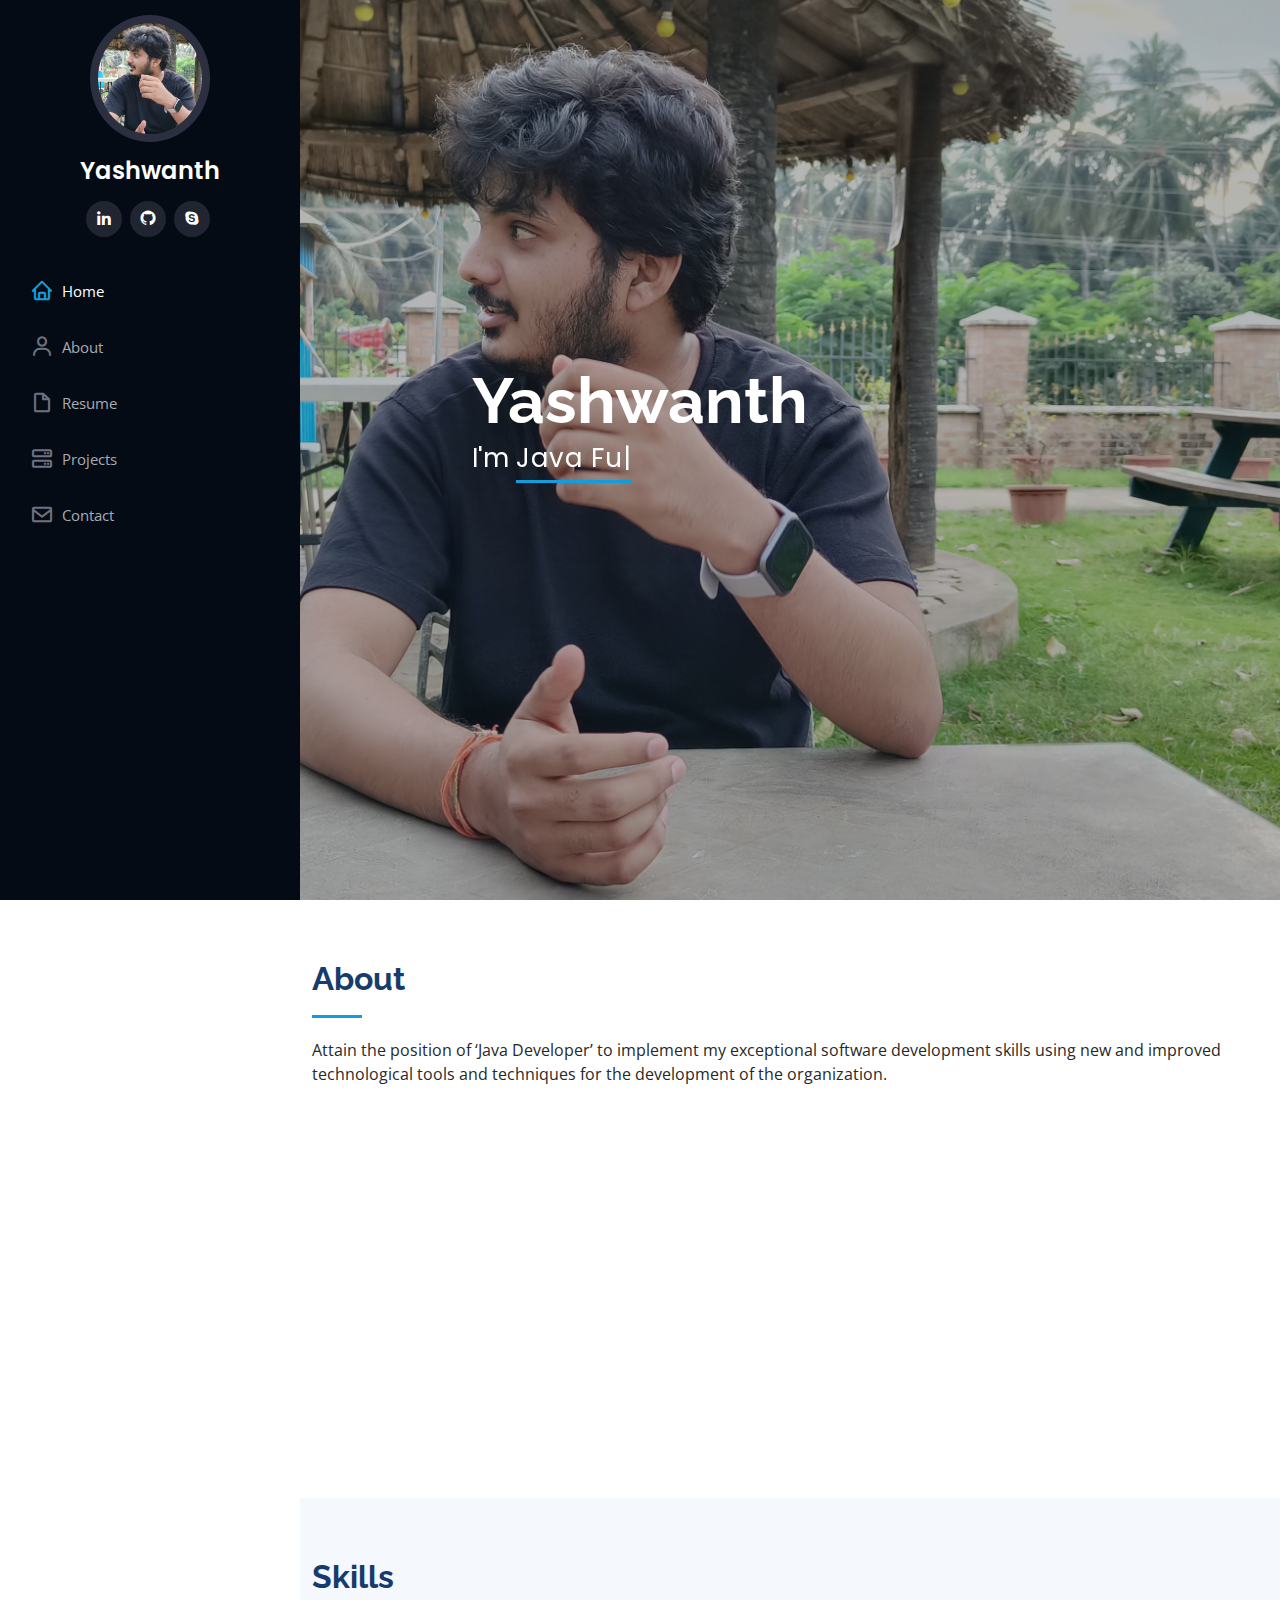
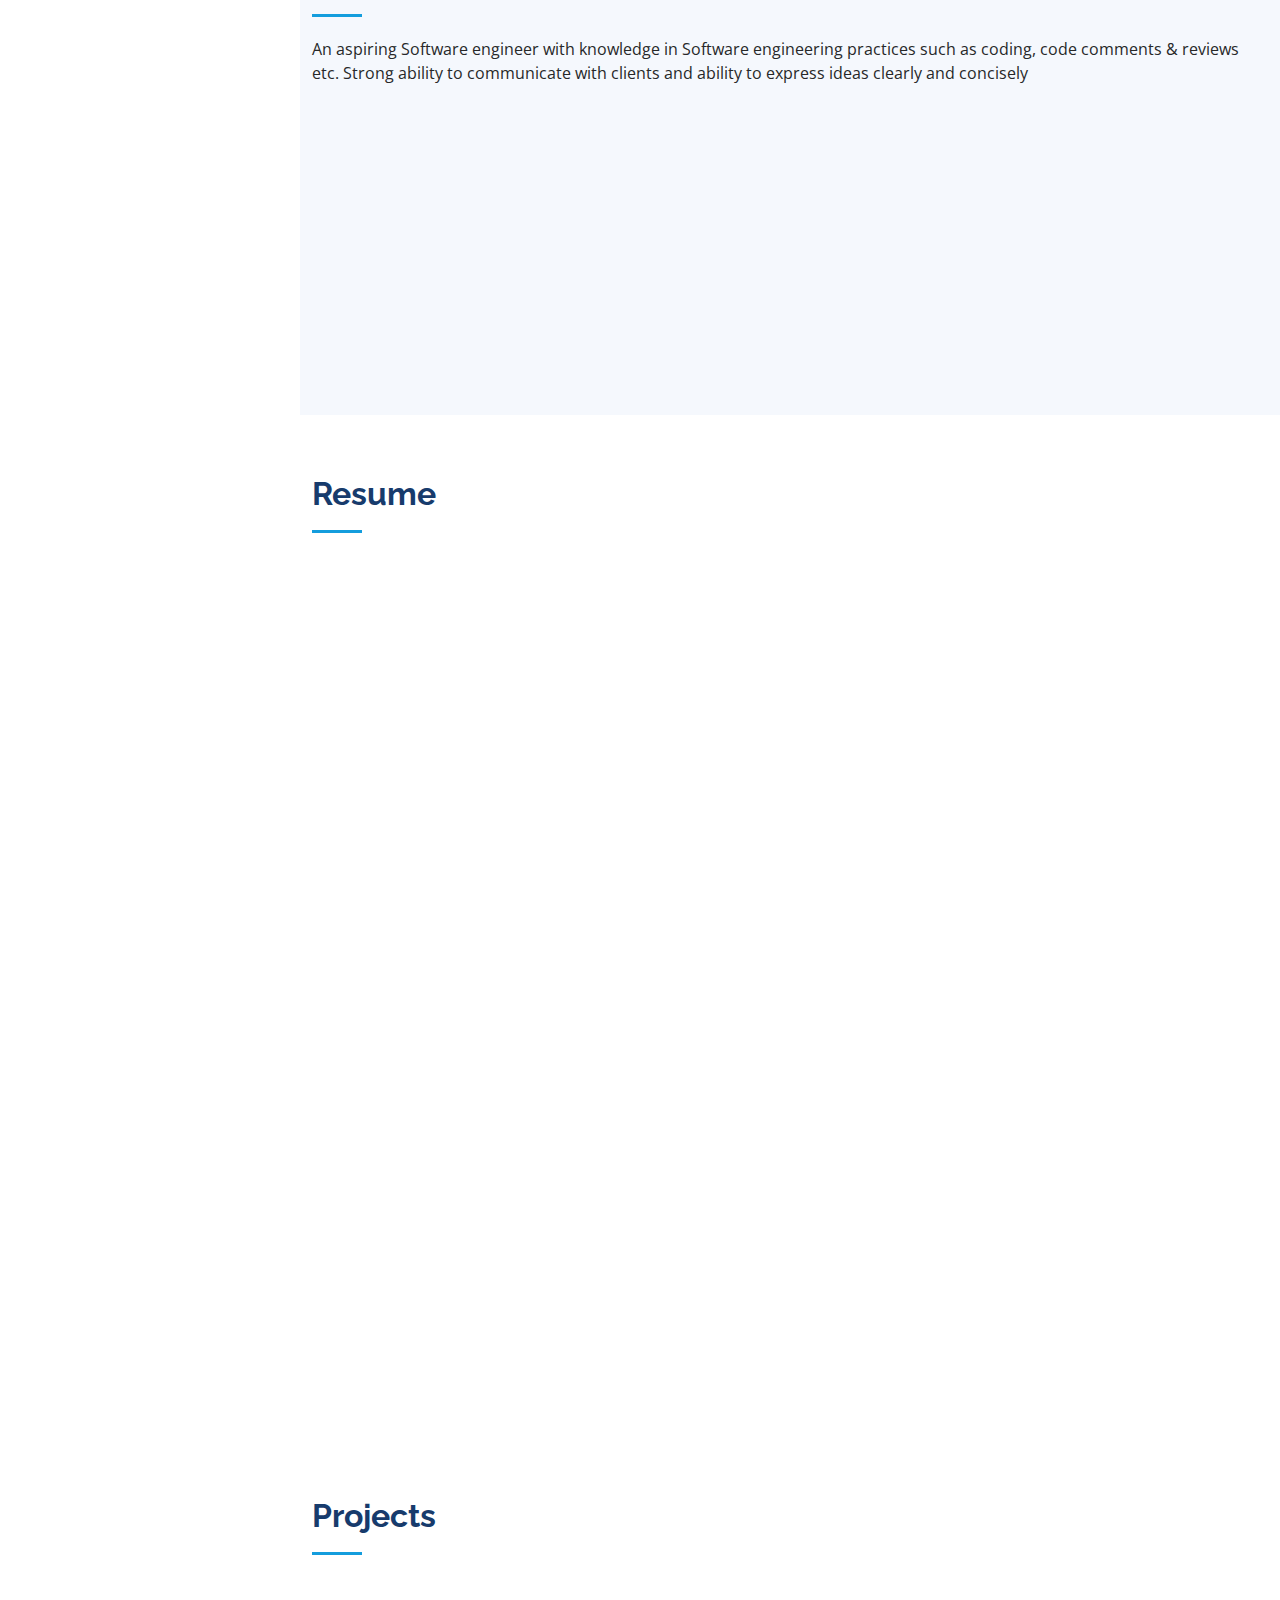
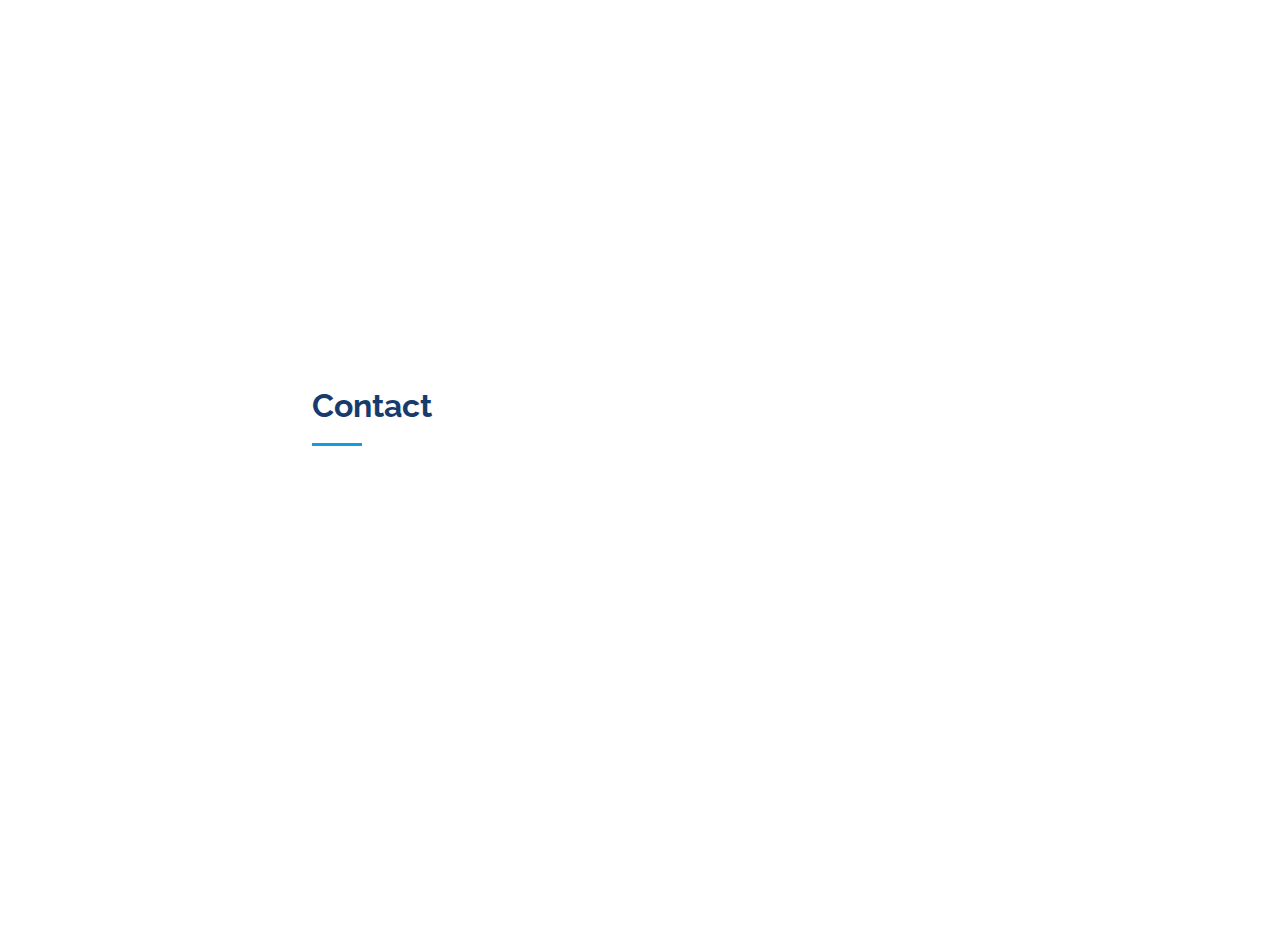
==== index.html @ 1bde19cc "Add files via upload" ====
<!DOCTYPE html>
<html lang="en">

<head>
  <meta charset="utf-8">
  <meta content="width=device-width, initial-scale=1.0" name="viewport">

  <title>Yashwanth Portfolio</title>
  <meta content="" name="description">
  <meta content="" name="keywords">

  <!-- Favicons -->
  <link href="assets/img/favicon.png" rel="icon">
  <link href="assets/img/apple-touch-icon.png" rel="apple-touch-icon">

  <!-- Google Fonts -->
  <link href="https://fonts.googleapis.com/css?family=Open+Sans:300,300i,400,400i,600,600i,700,700i|Raleway:300,300i,400,400i,500,500i,600,600i,700,700i|Poppins:300,300i,400,400i,500,500i,600,600i,700,700i" rel="stylesheet">

  <!-- Vendor CSS Files -->
  <link href="assets/vendor/aos/aos.css" rel="stylesheet">
  <link href="assets/vendor/bootstrap/css/bootstrap.min.css" rel="stylesheet">
  <link href="assets/vendor/bootstrap-icons/bootstrap-icons.css" rel="stylesheet">
  <link href="assets/vendor/boxicons/css/boxicons.min.css" rel="stylesheet">
  <link href="assets/vendor/glightbox/css/glightbox.min.css" rel="stylesheet">
  <link href="assets/vendor/swiper/swiper-bundle.min.css" rel="stylesheet">

  <!-- Template Main CSS File -->
  <link href="assets/css/style.css" rel="stylesheet">

  
</head>

<body>

  <!-- ======= Mobile nav toggle button ======= -->
  <i class="bi bi-list mobile-nav-toggle d-xl-none"></i>

  <!-- ======= Header ======= -->
  <header id="header">
    <div class="d-flex flex-column">

      <div class="profile">
        <img src="assets/img/profile-img - Copy.jpg" alt="" class="img-fluid rounded-circle">
        <h1 class="text-light"><a href="index.html">Yashwanth</a></h1>
        <div class="social-links mt-3 text-center">
          <!-- <a href="#" class="twitter"><i class="bx bxl-twitter"></i></a>
          <a href="#" class="facebook"><i class="bx bxl-facebook"></i></a> -->
          <a href="www.linkedin.com/in/yaswanth-vinay-pedapatnam-3a7b09206" class="linkedin"><i class="bx bxl-linkedin"></i></a>
          <a href="https://github.com/YaswanthVinay" class="github"><i class="bx bxl-github"></i></a>
          <!-- <a href="#" class="instagram"><i class="bx bxl-instagram"></i></a> -->
          <a href="#" class="google-plus"><i class="bx bxl-skype"></i></a>
          
        </div>
      </div>

      <nav id="navbar" class="nav-menu navbar">
        <ul>
          <li><a href="#hero" class="nav-link scrollto active"><i class="bx bx-home"></i> <span>Home</span></a></li>
          <li><a href="#about" class="nav-link scrollto"><i class="bx bx-user"></i> <span>About</span></a></li>
          <li><a href="#resume" class="nav-link scrollto"><i class="bx bx-file-blank"></i> <span>Resume</span></a></li>
          <!-- <li><a href="#portfolio" class="nav-link scrollto"><i class="bx bx-book-content"></i> <span>Portfolio</span></a></li> -->
          <li><a href="#services" class="nav-link scrollto"><i class="bx bx-server"></i> <span>Projects</span></a></li>
          <li><a href="#contact" class="nav-link scrollto"><i class="bx bx-envelope"></i> <span>Contact</span></a></li>
        </ul>
      </nav><!-- .nav-menu -->
    </div>
  </header><!-- End Header -->

  <!-- ======= Hero Section ======= -->
  <section id="hero" class="d-flex flex-column justify-content-center align-items-center">
    <div class="hero-container" data-aos="fade-in">
      <h1>Yashwanth</h1>
      <p>I'm <span class="typed" data-typed-items="  Java Fullstack Developer"></span></p>
    </div>
  </section><!-- End Hero -->

  <main id="main">

    <!-- ======= About Section ======= -->
    <section id="about" class="about">
      <div class="container">

        <div class="section-title">
          <h2>About</h2>
          <p>Attain the position of ‘Java Developer’ to implement my exceptional software development skills using new and improved technological tools and techniques for the development of the organization.</p>
        </div>

        <div class="row">
          <div class="col-lg-4" data-aos="fade-right">
            <img src="assets/img/profile-img.jpg" class="img-fluid" alt="">
          </div>
          <div class="col-lg-8 pt-4 pt-lg-0 content" data-aos="fade-left">
            <h3>Java Fullstack Developer </h3>
            <p class="fst-italic">
              1+ years of IT experience in Application Development Maintenance using JAVA technology & Microservices Architecture
            </p>
            <div class="row">
              <div class="col-lg-6">
                <ul>
                  <li><i class="bi bi-chevron-right"></i> <strong>Birthday:</strong> <span>11 August 2000</span></li>
                  <!-- <li><i class="bi bi-chevron-right"></i> <strong>Website:</strong> <span>www.example.com</span></li> -->
                  <li><i class="bi bi-chevron-right"></i> <strong>Phone:</strong> <span>+91 7893215476</span></li>
                  <li><i class="bi bi-chevron-right"></i> <strong>City:</strong> <span>Hyderabad, India</span></li>
                </ul>
              </div>
              <div class="col-lg-6">
                <ul>
                  <li><i class="bi bi-chevron-right"></i> <strong>Age:</strong> <span>23</span></li>
                  <li><i class="bi bi-chevron-right"></i> <strong>Degree:</strong> <span>B.Tech</span></li>
                  <li><i class="bi bi-chevron-right"></i> <strong>Email:</strong> <span>yaswanthpedapatnam007@gmail.com</span></li>
                  <!-- <li><i class="bi bi-chevron-right"></i> <strong>Freelance:</strong> <span>Available</span></li> -->
                </ul>
              </div>
            </div>
            <!-- <p>
              Officiis eligendi itaque labore et dolorum mollitia officiis optio vero. Quisquam sunt adipisci omnis et ut. Nulla accusantium dolor incidunt officia tempore. Et eius omnis.
              Cupiditate ut dicta maxime officiis quidem quia. Sed et consectetur qui quia repellendus itaque neque. Aliquid amet quidem ut quaerat cupiditate. Ab et eum qui repellendus omnis culpa magni laudantium dolores.
            </p> -->
          </div>
        </div>

      </div>
    </section><!-- End About Section -->

    <!-- ======= Facts Section ======= -->
    <!-- <section id="facts" class="facts">
      <div class="container">

        <div class="section-title">
          <h2>Facts</h2>
          <p>Magnam dolores commodi suscipit. Necessitatibus eius consequatur ex aliquid fuga eum quidem. Sit sint consectetur velit. Quisquam quos quisquam cupiditate. Et nemo qui impedit suscipit alias ea. Quia fugiat sit in iste officiis commodi quidem hic quas.</p>
        </div>

        <div class="row no-gutters">

          <div class="col-lg-3 col-md-6 d-md-flex align-items-md-stretch" data-aos="fade-up">
            <div class="count-box">
              <i class="bi bi-emoji-smile"></i>
              <span data-purecounter-start="0" data-purecounter-end="232" data-purecounter-duration="1" class="purecounter"></span>
              <p><strong>Happy Clients</strong> consequuntur quae</p>
            </div>
          </div>

          <div class="col-lg-3 col-md-6 d-md-flex align-items-md-stretch" data-aos="fade-up" data-aos-delay="100">
            <div class="count-box">
              <i class="bi bi-journal-richtext"></i>
              <span data-purecounter-start="0" data-purecounter-end="521" data-purecounter-duration="1" class="purecounter"></span>
              <p><strong>Projects</strong> adipisci atque cum quia aut</p>
            </div>
          </div>

          <div class="col-lg-3 col-md-6 d-md-flex align-items-md-stretch" data-aos="fade-up" data-aos-delay="200">
            <div class="count-box">
              <i class="bi bi-headset"></i>
              <span data-purecounter-start="0" data-purecounter-end="1453" data-purecounter-duration="1" class="purecounter"></span>
              <p><strong>Hours Of Support</strong> aut commodi quaerat</p>
            </div>
          </div>

          <div class="col-lg-3 col-md-6 d-md-flex align-items-md-stretch" data-aos="fade-up" data-aos-delay="300">
            <div class="count-box">
              <i class="bi bi-people"></i>
              <span data-purecounter-start="0" data-purecounter-end="32" data-purecounter-duration="1" class="purecounter"></span>
              <p><strong>Hard Workers</strong> rerum asperiores dolor</p>
            </div>
          </div>

        </div>

      </div>
    </section>End Facts Section -->

    <!-- ======= Skills Section ======= -->
    <section id="skills" class="skills section-bg">
      <div class="container">

        <div class="section-title">
          <h2>Skills</h2>
          <p> An aspiring Software engineer with knowledge in Software engineering practices such as coding, code comments & reviews etc. Strong ability to communicate with clients and ability to express ideas clearly and concisely</p>
        </div>

        <div class="row skills-content">

          <div class="col-lg-6" data-aos="fade-up">
            <div class="progress">
              <span class="skill">Java<i class="val">80%</i></span>
                <div class="progress-bar-wrap">
                <div class="progress-bar" role="progressbar" aria-valuenow="80" aria-valuemin="0" aria-valuemax="100"></div>
              </div>
            </div>
            <div class="progress">
              <span class="skill">Spring Data JPA <i class="val">80%</i></span>
              <div class="progress-bar-wrap">
                <div class="progress-bar" role="progressbar" aria-valuenow="75" aria-valuemin="0" aria-valuemax="100"></div>
              </div>
            </div>

            <div class="progress">
              <span class="skill">Spring Boot and Microservices<i class="val">70%</i></span>
              <div class="progress-bar-wrap">
                <div class="progress-bar" role="progressbar" aria-valuenow="90" aria-valuemin="0" aria-valuemax="100"></div>
              </div>
            </div>
            

            <div class="progress">
              <span class="skill">MySQL <i class="val">75%</i></span>
              <div class="progress-bar-wrap">
                <div class="progress-bar" role="progressbar" aria-valuenow="75" aria-valuemin="0" aria-valuemax="100"></div>
              </div>
            </div>

          </div>

          <div class="col-lg-6" data-aos="fade-up" data-aos-delay="100">
            <div class="progress">
              <span class="skill">HTML <i class="val">80%</i></span>
               <div class="progress-bar-wrap">
                <div class="progress-bar" role="progressbar" aria-valuenow="100" aria-valuemin="0" aria-valuemax="100"></div>
              </div>
            </div>

            <div class="progress">
              <span class="skill">CSS <i class="val">70%</i></span>
              <div class="progress-bar-wrap">
                <div class="progress-bar" role="progressbar" aria-valuenow="90" aria-valuemin="0" aria-valuemax="100"></div>
              </div>
            </div>

          <div class="progress">
              <span class="skill">JavaScript <i class="val">75%</i></span>
              <div class="progress-bar-wrap">
                <div class="progress-bar" role="progressbar" aria-valuenow="75" aria-valuemin="0" aria-valuemax="100"></div>
              </div>
            </div>
            <div class="progress">
              <span class="skill">Docker <i class="val">70%</i></span>
              <div class="progress-bar-wrap">
                <div class="progress-bar" role="progressbar" aria-valuenow="75" aria-valuemin="0" aria-valuemax="100"></div>
              </div>
            </div>
          </div>

        </div>

      </div>
    </section><!-- End Skills Section --><!-- End Skills Section -->

    <!-- ======= Resume Section ======= -->
    <section id="resume" class="resume">
      <div class="container">

        <div class="section-title">
          <h2>Resume</h2>
          <!-- <p>Magnam dolores commodi suscipit. Necessitatibus eius consequatur ex aliquid fuga eum quidem. Sit sint consectetur velit. Quisquam quos quisquam cupiditate. Et nemo qui impedit suscipit alias ea. Quia fugiat sit in iste officiis commodi quidem hic quas.</p> -->
        </div>

        <div class="row">
          <div class="col-lg-6" data-aos="fade-up">
            <h3 class="resume-title">Summary</h3>
            <div class="resume-item pb-0">
              <h4>Yashwanth</h4>
              <p><em>1+ years of IT experience in Application Development Maintenance using JAVA technology & Microservices Architecture</em></p>
              <ul>
                <li>Hyderabad,India</li>
                <li>+917893215476</li>
                <li>yaswanthpedapatnam007@gmail.com</li>
              </ul>
            </div>

            <h3 class="resume-title">Education</h3>
            <!-- <div class="resume-item">
              <h4>Master of Fine Arts &amp; Graphic Design</h4>
              <h5>2015 - 2016</h5>
              <p><em>Rochester Institute of Technology, Rochester, NY</em></p>
              <p>Qui deserunt veniam. Et sed aliquam labore tempore sed quisquam iusto autem sit. Ea vero voluptatum qui ut dignissimos deleniti nerada porti sand markend</p>
            </div> -->
            <div class="resume-item">
              <h4>Bachelor of Technology</h4>
              <h5>2017 - 2021</h5>
              <p><em> Electronics and communication Engineering</em></p>
              <p><em>Srinivasa Institute of Engineering & Technology , Andhra Pradesh</em></p>
              <!-- <p>Quia nobis sequi est occaecati aut. Repudiandae et iusto quae reiciendis et quis Eius vel ratione eius unde vitae rerum voluptates asperiores voluptatem Earum molestiae consequatur neque etlon sader mart dila</p> -->
            </div>
            <div class="resume-item">
              <h4>Intermediate</h4>
              <h5>2015 - 2017</h5>
              <p><em>M.P.C</em></p>
              <p><em>Heavens junior college, Andhra Pradesh</em></p>
              <!-- <p>Quia nobis sequi est occaecati aut. Repudiandae et iusto quae reiciendis et quis Eius vel ratione eius unde vitae rerum voluptates asperiores voluptatem Earum molestiae consequatur neque etlon sader mart dila</p> -->
            </div>
            <div class="resume-item">
              <h4>SSC</h4>
              <h5>2015 - 2017</h5>
              <p><em>Deepthi High School ,Andhra Pradesh</em></p>
              <!-- <p>Quia nobis sequi est occaecati aut. Repudiandae et iusto quae reiciendis et quis Eius vel ratione eius unde vitae rerum voluptates asperiores voluptatem Earum molestiae consequatur neque etlon sader mart dila</p> -->
            </div>
          </div>
          <div class="col-lg-6" data-aos="fade-up" data-aos-delay="100">
            <h3 class="resume-title">Experience</h3>
            <div class="resume-item">
              <h4>Associate Software Engineer</h4>
              <h5>2021 - Present</h5>
              <p><em>Hyderabad, India </em></p>
              <ul> 
                <li>Good Command in implementing REST Web Services ,Spring Boot, Core JAVA, OOPs Concept, Hibernate, SQL, Microservices and Docker</li>
                <li>Good Knowledge in Tools like Eclipse, STS, Postman, VS Code</li>
              </ul>
            </div>
            <!-- <div class="resume-item">
              <h4>Graphic design specialist</h4>
              <h5>2017 - 2018</h5>
              <p><em>Stepping Stone Advertising, New York, NY</em></p>
              <ul>
                <li>Developed numerous marketing programs (logos, brochures,infographics, presentations, and advertisements).</li>
                <li>Managed up to 5 projects or tasks at a given time while under pressure</li>
                <li>Recommended and consulted with clients on the most appropriate graphic design</li>
                <li>Created 4+ design presentations and proposals a month for clients and account managers</li>
              </ul>
            </div> -->
          </div>
        </div>

      </div>
    </section><!-- End Resume Section -->

    <!-- ======= Portfolio Section ======= -->
    <!-- <section id="portfolio" class="portfolio section-bg">
      <div class="container">

        <div class="section-title">
          <h2>Portfolio</h2>
          <p>Magnam dolores commodi suscipit. Necessitatibus eius consequatur ex aliquid fuga eum quidem. Sit sint consectetur velit. Quisquam quos quisquam cupiditate. Et nemo qui impedit suscipit alias ea. Quia fugiat sit in iste officiis commodi quidem hic quas.</p>
        </div>

        <div class="row" data-aos="fade-up">
          <div class="col-lg-12 d-flex justify-content-center">
            <ul id="portfolio-flters">
              <li data-filter="*" class="filter-active">All</li>
              <li data-filter=".filter-app">App</li>
              <li data-filter=".filter-card">Card</li>
              <li data-filter=".filter-web">Web</li>
            </ul>
          </div>
        </div>

        <div class="row portfolio-container" data-aos="fade-up" data-aos-delay="100">

          <div class="col-lg-4 col-md-6 portfolio-item filter-app">
            <div class="portfolio-wrap">
              <img src="assets/img/portfolio/portfolio-1.jpg" class="img-fluid" alt="">
              <div class="portfolio-links">
                <a href="assets/img/portfolio/portfolio-1.jpg" data-gallery="portfolioGallery" class="portfolio-lightbox" title="App 1"><i class="bx bx-plus"></i></a>
                <a href="portfolio-details.html" title="More Details"><i class="bx bx-link"></i></a>
              </div>
            </div>
          </div>

          <div class="col-lg-4 col-md-6 portfolio-item filter-web">
            <div class="portfolio-wrap">
              <img src="assets/img/portfolio/portfolio-2.jpg" class="img-fluid" alt="">
              <div class="portfolio-links">
                <a href="assets/img/portfolio/portfolio-2.jpg" data-gallery="portfolioGallery" class="portfolio-lightbox" title="Web 3"><i class="bx bx-plus"></i></a>
                <a href="portfolio-details.html" title="More Details"><i class="bx bx-link"></i></a>
              </div>
            </div>
          </div>

          <div class="col-lg-4 col-md-6 portfolio-item filter-app">
            <div class="portfolio-wrap">
              <img src="assets/img/portfolio/portfolio-3.jpg" class="img-fluid" alt="">
              <div class="portfolio-links">
                <a href="assets/img/portfolio/portfolio-3.jpg" data-gallery="portfolioGallery" class="portfolio-lightbox" title="App 2"><i class="bx bx-plus"></i></a>
                <a href="portfolio-details.html" title="More Details"><i class="bx bx-link"></i></a>
              </div>
            </div>
          </div>

          <div class="col-lg-4 col-md-6 portfolio-item filter-card">
            <div class="portfolio-wrap">
              <img src="assets/img/portfolio/portfolio-4.jpg" class="img-fluid" alt="">
              <div class="portfolio-links">
                <a href="assets/img/portfolio/portfolio-4.jpg" data-gallery="portfolioGallery" class="portfolio-lightbox" title="Card 2"><i class="bx bx-plus"></i></a>
                <a href="portfolio-details.html" title="More Details"><i class="bx bx-link"></i></a>
              </div>
            </div>
          </div>

          <div class="col-lg-4 col-md-6 portfolio-item filter-web">
            <div class="portfolio-wrap">
              <img src="assets/img/portfolio/portfolio-5.jpg" class="img-fluid" alt="">
              <div class="portfolio-links">
                <a href="assets/img/portfolio/portfolio-5.jpg" data-gallery="portfolioGallery" class="portfolio-lightbox" title="Web 2"><i class="bx bx-plus"></i></a>
                <a href="portfolio-details.html" title="More Details"><i class="bx bx-link"></i></a>
              </div>
            </div>
          </div>

          <div class="col-lg-4 col-md-6 portfolio-item filter-app">
            <div class="portfolio-wrap">
              <img src="assets/img/portfolio/portfolio-6.jpg" class="img-fluid" alt="">
              <div class="portfolio-links">
                <a href="assets/img/portfolio/portfolio-6.jpg" data-gallery="portfolioGallery" class="portfolio-lightbox" title="App 3"><i class="bx bx-plus"></i></a>
                <a href="portfolio-details.html" title="More Details"><i class="bx bx-link"></i></a>
              </div>
            </div>
          </div>

          <div class="col-lg-4 col-md-6 portfolio-item filter-card">
            <div class="portfolio-wrap">
              <img src="assets/img/portfolio/portfolio-7.jpg" class="img-fluid" alt="">
              <div class="portfolio-links">
                <a href="assets/img/portfolio/portfolio-7.jpg" data-gallery="portfolioGallery" class="portfolio-lightbox" title="Card 1"><i class="bx bx-plus"></i></a>
                <a href="portfolio-details.html" title="More Details"><i class="bx bx-link"></i></a>
              </div>
            </div>
          </div>

          <div class="col-lg-4 col-md-6 portfolio-item filter-card">
            <div class="portfolio-wrap">
              <img src="assets/img/portfolio/portfolio-8.jpg" class="img-fluid" alt="">
              <div class="portfolio-links">
                <a href="assets/img/portfolio/portfolio-8.jpg" data-gallery="portfolioGallery" class="portfolio-lightbox" title="Card 3"><i class="bx bx-plus"></i></a>
                <a href="portfolio-details.html" title="More Details"><i class="bx bx-link"></i></a>
              </div>
            </div>
          </div>

          <div class="col-lg-4 col-md-6 portfolio-item filter-web">
            <div class="portfolio-wrap">
              <img src="assets/img/portfolio/portfolio-9.jpg" class="img-fluid" alt="">
              <div class="portfolio-links">
                <a href="assets/img/portfolio/portfolio-9.jpg" data-gallery="portfolioGallery" class="portfolio-lightbox" title="Web 3"><i class="bx bx-plus"></i></a>
                <a href="portfolio-details.html" title="More Details"><i class="bx bx-link"></i></a>
              </div>
            </div>
          </div>

        </div>

      </div>
    </section> -->
    <!-- End Portfolio Section -->

    <!-- ======= Services Section ======= -->
    <section id="services" class="services">
      <div class="container">

        <div class="section-title">
          <h2>Projects</h2>
          <!-- <p>Magnam dolores commodi suscipit. Necessitatibus eius consequatur ex aliquid fuga eum quidem. Sit sint consectetur velit. Quisquam quos quisquam cupiditate. Et nemo qui impedit suscipit alias ea. Quia fugiat sit in iste officiis commodi quidem hic quas.</p> -->
        </div>

        <div class="row">
          <div class="col-lg-4 col-md-6 icon-box" data-aos="fade-up">
            <div class="icon"><i class="bi bi-briefcase"></i></div>
            <h4 class="title"><a href="">Movie Booking Ticket Platform </a></h4>
            <p class="description">It is an online web application for movie booking ticket platform that allows theatres across India to publish their events (Movies & Events), whether if its available tickets of particular movie in venue</p>
          </div>
          <div class="col-lg-4 col-md-6 icon-box" data-aos="fade-up" data-aos-delay="100">
            <div class="icon"><i class="bi bi-card-checklist"></i></div>
            <h4 class="title"><a href="">FOOD ORDERING APPLICATION</a></h4>
            <p class="description">Food Delivery is a dynamic and responsive online food delivery web application for online ordering of food items of different cuisines from a restaurant</p>
          </div>
          <!-- <div class="col-lg-4 col-md-6 icon-box" data-aos="fade-up" data-aos-delay="200">
            <div class="icon"><i class="bi bi-bar-chart"></i></div>
            <h4 class="title"><a href="">Sed ut perspiciatis</a></h4>
            <p class="description">Duis aute irure dolor in reprehenderit in voluptate velit esse cillum dolore eu fugiat nulla pariatur</p>
          </div>
          <div class="col-lg-4 col-md-6 icon-box" data-aos="fade-up" data-aos-delay="300">
            <div class="icon"><i class="bi bi-binoculars"></i></div>
            <h4 class="title"><a href="">Magni Dolores</a></h4>
            <p class="description">Excepteur sint occaecat cupidatat non proident, sunt in culpa qui officia deserunt mollit anim id est laborum</p>
          </div>
          <div class="col-lg-4 col-md-6 icon-box" data-aos="fade-up" data-aos-delay="400">
            <div class="icon"><i class="bi bi-brightness-high"></i></div>
            <h4 class="title"><a href="">Nemo Enim</a></h4>
            <p class="description">At vero eos et accusamus et iusto odio dignissimos ducimus qui blanditiis praesentium voluptatum deleniti atque</p>
          </div>
          <div class="col-lg-4 col-md-6 icon-box" data-aos="fade-up" data-aos-delay="500">
            <div class="icon"><i class="bi bi-calendar4-week"></i></div>
            <h4 class="title"><a href="">Eiusmod Tempor</a></h4>
            <p class="description">Et harum quidem rerum facilis est et expedita distinctio. Nam libero tempore, cum soluta nobis est eligendi</p>
          </div> -->
        </div>

      </div>
    </section>
    <!-- End Services Section -->

    <!-- ======= Testimonials Section ======= -->
    <!-- <section id="testimonials" class="testimonials section-bg">
      <div class="container">

        <div class="section-title">
          <h2>Testimonials</h2>
          <p>Magnam dolores commodi suscipit. Necessitatibus eius consequatur ex aliquid fuga eum quidem. Sit sint consectetur velit. Quisquam quos quisquam cupiditate. Et nemo qui impedit suscipit alias ea. Quia fugiat sit in iste officiis commodi quidem hic quas.</p>
        </div>

        <div class="testimonials-slider swiper" data-aos="fade-up" data-aos-delay="100">
          <div class="swiper-wrapper">

            <div class="swiper-slide">
              <div class="testimonial-item" data-aos="fade-up">
                <p>
                  <i class="bx bxs-quote-alt-left quote-icon-left"></i>
                  Proin iaculis purus consequat sem cure digni ssim donec porttitora entum suscipit rhoncus. Accusantium quam, ultricies eget id, aliquam eget nibh et. Maecen aliquam, risus at semper.
                  <i class="bx bxs-quote-alt-right quote-icon-right"></i>
                </p>
                <img src="assets/img/testimonials/testimonials-1.jpg" class="testimonial-img" alt="">
                <h3>Saul Goodman</h3>
                <h4>Ceo &amp; Founder</h4>
              </div>
            </div>

            <div class="swiper-slide">
              <div class="testimonial-item" data-aos="fade-up" data-aos-delay="100">
                <p>
                  <i class="bx bxs-quote-alt-left quote-icon-left"></i>
                  Export tempor illum tamen malis malis eram quae irure esse labore quem cillum quid cillum eram malis quorum velit fore eram velit sunt aliqua noster fugiat irure amet legam anim culpa.
                  <i class="bx bxs-quote-alt-right quote-icon-right"></i>
                </p>
                <img src="assets/img/testimonials/testimonials-2.jpg" class="testimonial-img" alt="">
                <h3>Sara Wilsson</h3>
                <h4>Designer</h4>
              </div>
            </div>

            <div class="swiper-slide">
              <div class="testimonial-item" data-aos="fade-up" data-aos-delay="200">
                <p>
                  <i class="bx bxs-quote-alt-left quote-icon-left"></i>
                  Enim nisi quem export duis labore cillum quae magna enim sint quorum nulla quem veniam duis minim tempor labore quem eram duis noster aute amet eram fore quis sint minim.
                  <i class="bx bxs-quote-alt-right quote-icon-right"></i>
                </p>
                <img src="assets/img/testimonials/testimonials-3.jpg" class="testimonial-img" alt="">
                <h3>Jena Karlis</h3>
                <h4>Store Owner</h4>
              </div>
            </div> 
            
            
           

            <div class="swiper-slide">
              <div class="testimonial-item" data-aos="fade-up" data-aos-delay="300">
                <p>
                  <i class="bx bxs-quote-alt-left quote-icon-left"></i>
                  Fugiat enim eram quae cillum dolore dolor amet nulla culpa multos export minim fugiat minim velit minim dolor enim duis veniam ipsum anim magna sunt elit fore quem dolore labore illum veniam.
                  <i class="bx bxs-quote-alt-right quote-icon-right"></i>
                </p>
                <img src="assets/img/testimonials/testimonials-4.jpg" class="testimonial-img" alt="">
                <h3>Matt Brandon</h3>
                <h4>Freelancer</h4>
              </div>
            </div> End testimonial item 

            <div class="swiper-slide">
              <div class="testimonial-item" data-aos="fade-up" data-aos-delay="400">
                <p>
                  <i class="bx bxs-quote-alt-left quote-icon-left"></i>
                  Quis quorum aliqua sint quem legam fore sunt eram irure aliqua veniam tempor noster veniam enim culpa labore duis sunt culpa nulla illum cillum fugiat legam esse veniam culpa fore nisi cillum quid.
                  <i class="bx bxs-quote-alt-right quote-icon-right"></i>
                </p>
                <img src="assets/img/testimonials/testimonials-5.jpg" class="testimonial-img" alt="">
                <h3>John Larson</h3>
                <h4>Entrepreneur</h4>
              </div>
            </div End testimonial item

          </div>
          <div class="swiper-pagination"></div>
        </div>

      </div>
    </sectionEnd Testimonials Section -->

    <!-- ======= Contact Section ======= -->
    <section id="contact" class="contact">
      <div class="container">

        <div class="section-title">
          <h2>Contact</h2>
          <!-- <p>Magnam dolores commodi suscipit. Necessitatibus eius consequatur ex aliquid fuga eum quidem. Sit sint consectetur velit. Quisquam quos quisquam cupiditate. Et nemo qui impedit suscipit alias ea. Quia fugiat sit in iste officiis commodi quidem hic quas.</p> -->
        </div>

        <div class="row" data-aos="fade-in ">

          <div class="col-lg-5 d-flex align-items-stretch">
            <div class="info">
              <div class="address">
                <i class="bi bi-geo-alt"></i>
                <h4>Location:</h4>
                <p>Hyderabad,Telangana</p>
              </div>

              <div class="email">
                <i class="bi bi-envelope"></i>
                <h4>Email:</h4>
                <p>yaswanthpedapatnam007@email.com</p>
              </div>

              <div class="phone">
                <i class="bi bi-phone"></i>
                <h4>Call:</h4>
                <p>+917893215476</p>
              </div>

              <!-- <iframe src="https://www.google.com/maps/embed?pb=!1m14!1m8!1m3!1d12097.433213460943!2d-74.0062269!3d40.7101282!3m2!1i1024!2i768!4f13.1!3m3!1m2!1s0x0%3A0xb89d1fe6bc499443!2sDowntown+Conference+Center!5e0!3m2!1smk!2sbg!4v1539943755621" frameborder="0" style="border:0; width: 100%; height: 290px;" allowfullscreen></iframe> -->
            </div>

          </div>

          <!-- <div class="col-lg-7 mt-5 mt-lg-0 d-flex align-items-stretch">
            <form action="forms/contact.php" method="post" role="form" class="php-email-form">
              <div class="row">
                <div class="form-group col-md-6">
                  <label for="name">Your Name</label>
                  <input type="text" name="name" class="form-control" id="name" required>
                </div>
                <div class="form-group col-md-6">
                  <label for="name">Your Email</label>
                  <input type="email" class="form-control" name="email" id="email" required>
                </div>
              </div>
              <div class="form-group">
                <label for="name">Subject</label>
                <input type="text" class="form-control" name="subject" id="subject" required>
              </div>
              <div class="form-group">
                <label for="name">Message</label>
                <textarea class="form-control" name="message" rows="10" required></textarea>
              </div>
              <div class="my-3">
                <div class="loading">Loading</div>
                <div class="error-message"></div>
                <div class="sent-message">Your message has been sent. Thank you!</div>
              </div>
              <div class="text-center"><button type="submit">Send Message</button></div>
            </form>
          </div>

        </div> -->

      </div>
    </section><!-- End Contact Section -->

  </main><!-- End #main -->

  <!-- ======= Footer ======= -->
  <!-- <footer id="footer">
    <div class="container">
      <div class="copyright">
        &copy; Copyright <strong><span>iPortfolio</span></strong>
      </div>
      <div class="credits">
        All the links in the footer should remain intact. -->
        <!-- You can delete the links only if you purchased the pro version. -->
        <!-- Licensing information: https://bootstrapmade.com/license/ -->
        <!-- Purchase the pro version with working PHP/AJAX contact form: https://bootstrapmade.com/iportfolio-bootstrap-portfolio-websites-template/ -->
        <!-- Designed by <a href="https://bootstrapmade.com/">BootstrapMade</a>
      </div>
    </div> 
  </footer>--> 
  <!-- End  Footer -->

  <a href="#" class="back-to-top d-flex align-items-center justify-content-center"><i class="bi bi-arrow-up-short"></i></a>

  <!-- Vendor JS Files -->
  <script src="assets/vendor/purecounter/purecounter_vanilla.js"></script>
  <script src="assets/vendor/aos/aos.js"></script>
  <script src="assets/vendor/bootstrap/js/bootstrap.bundle.min.js"></script>
  <script src="assets/vendor/glightbox/js/glightbox.min.js"></script>
  <script src="assets/vendor/isotope-layout/isotope.pkgd.min.js"></script>
  <script src="assets/vendor/swiper/swiper-bundle.min.js"></script>
  <script src="assets/vendor/typed.js/typed.min.js"></script>
  <script src="assets/vendor/waypoints/noframework.waypoints.js"></script>
  <script src="assets/vendor/php-email-form/validate.js"></script>

  <!-- Template Main JS File -->
  <script src="assets/js/main.js"></script>

</body>

</html>
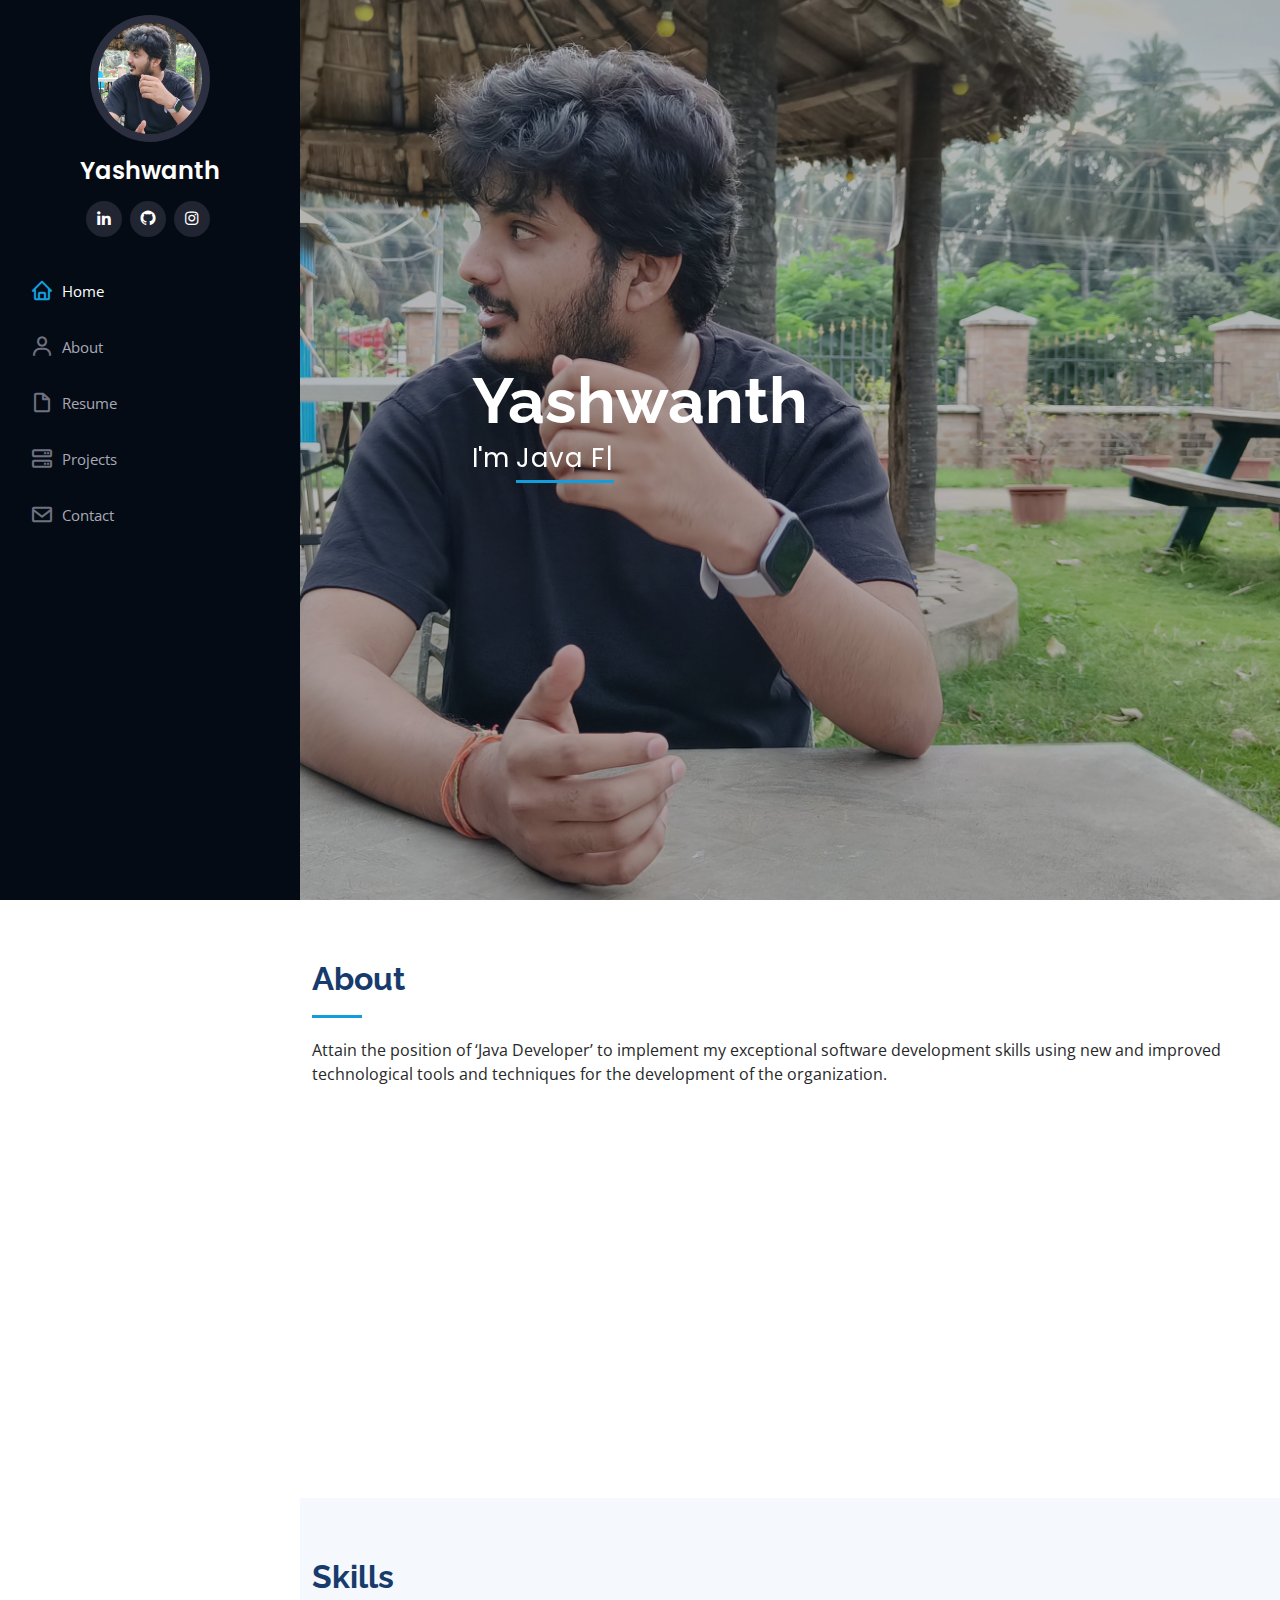
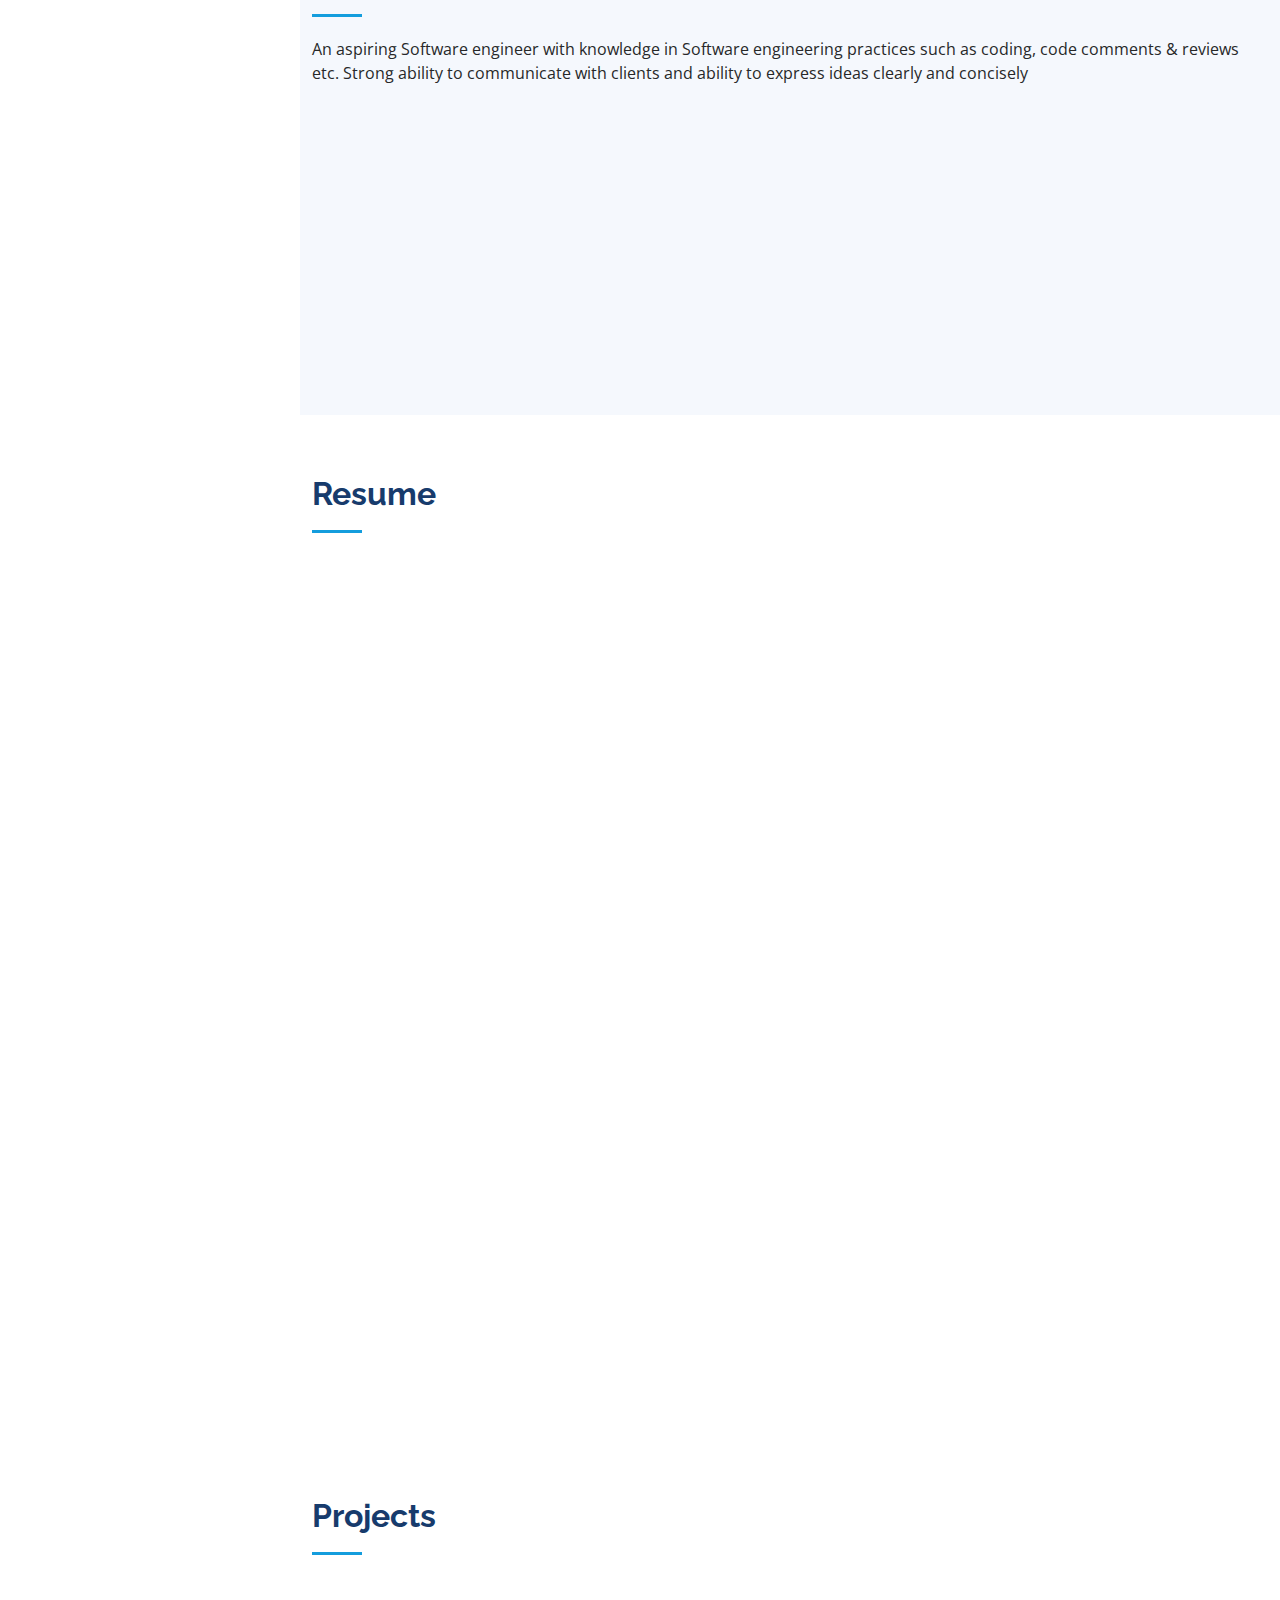
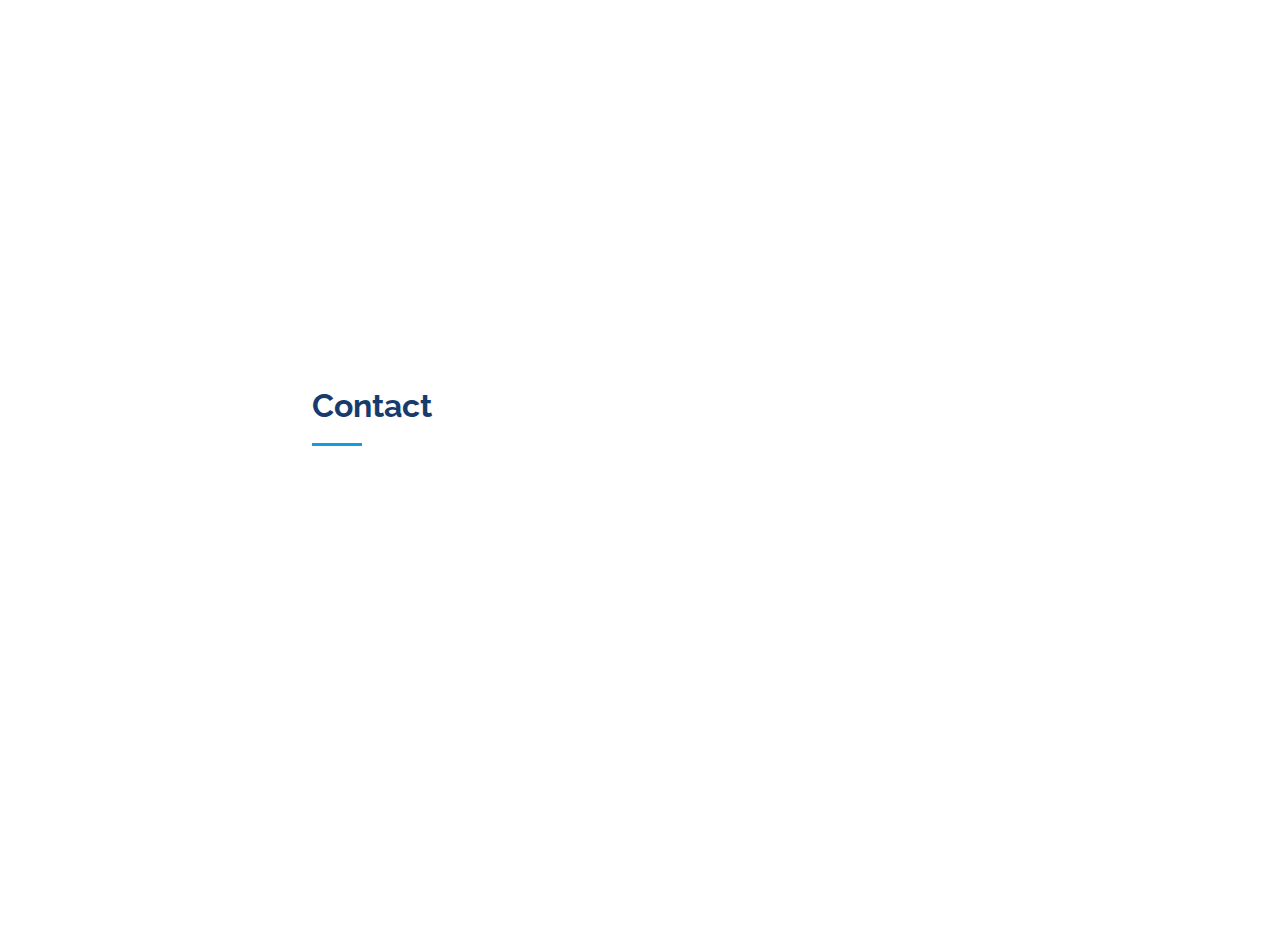
==== commit 2d142d4b: "Add files via upload" ====
--- a/index.html
+++ b/index.html
@@ -48,7 +48,7 @@
           <a href="www.linkedin.com/in/yaswanth-vinay-pedapatnam-3a7b09206" class="linkedin"><i class="bx bxl-linkedin"></i></a>
           <a href="https://github.com/YaswanthVinay" class="github"><i class="bx bxl-github"></i></a>
           <!-- <a href="#" class="instagram"><i class="bx bxl-instagram"></i></a> -->
-          <a href="#" class="google-plus"><i class="bx bxl-skype"></i></a>
+          <a href="https://www.instagram.com/yashwanth_.7/?hl=en" class="instagram"><i class="bx bxl-instagram"></i></a>
           
         </div>
       </div>
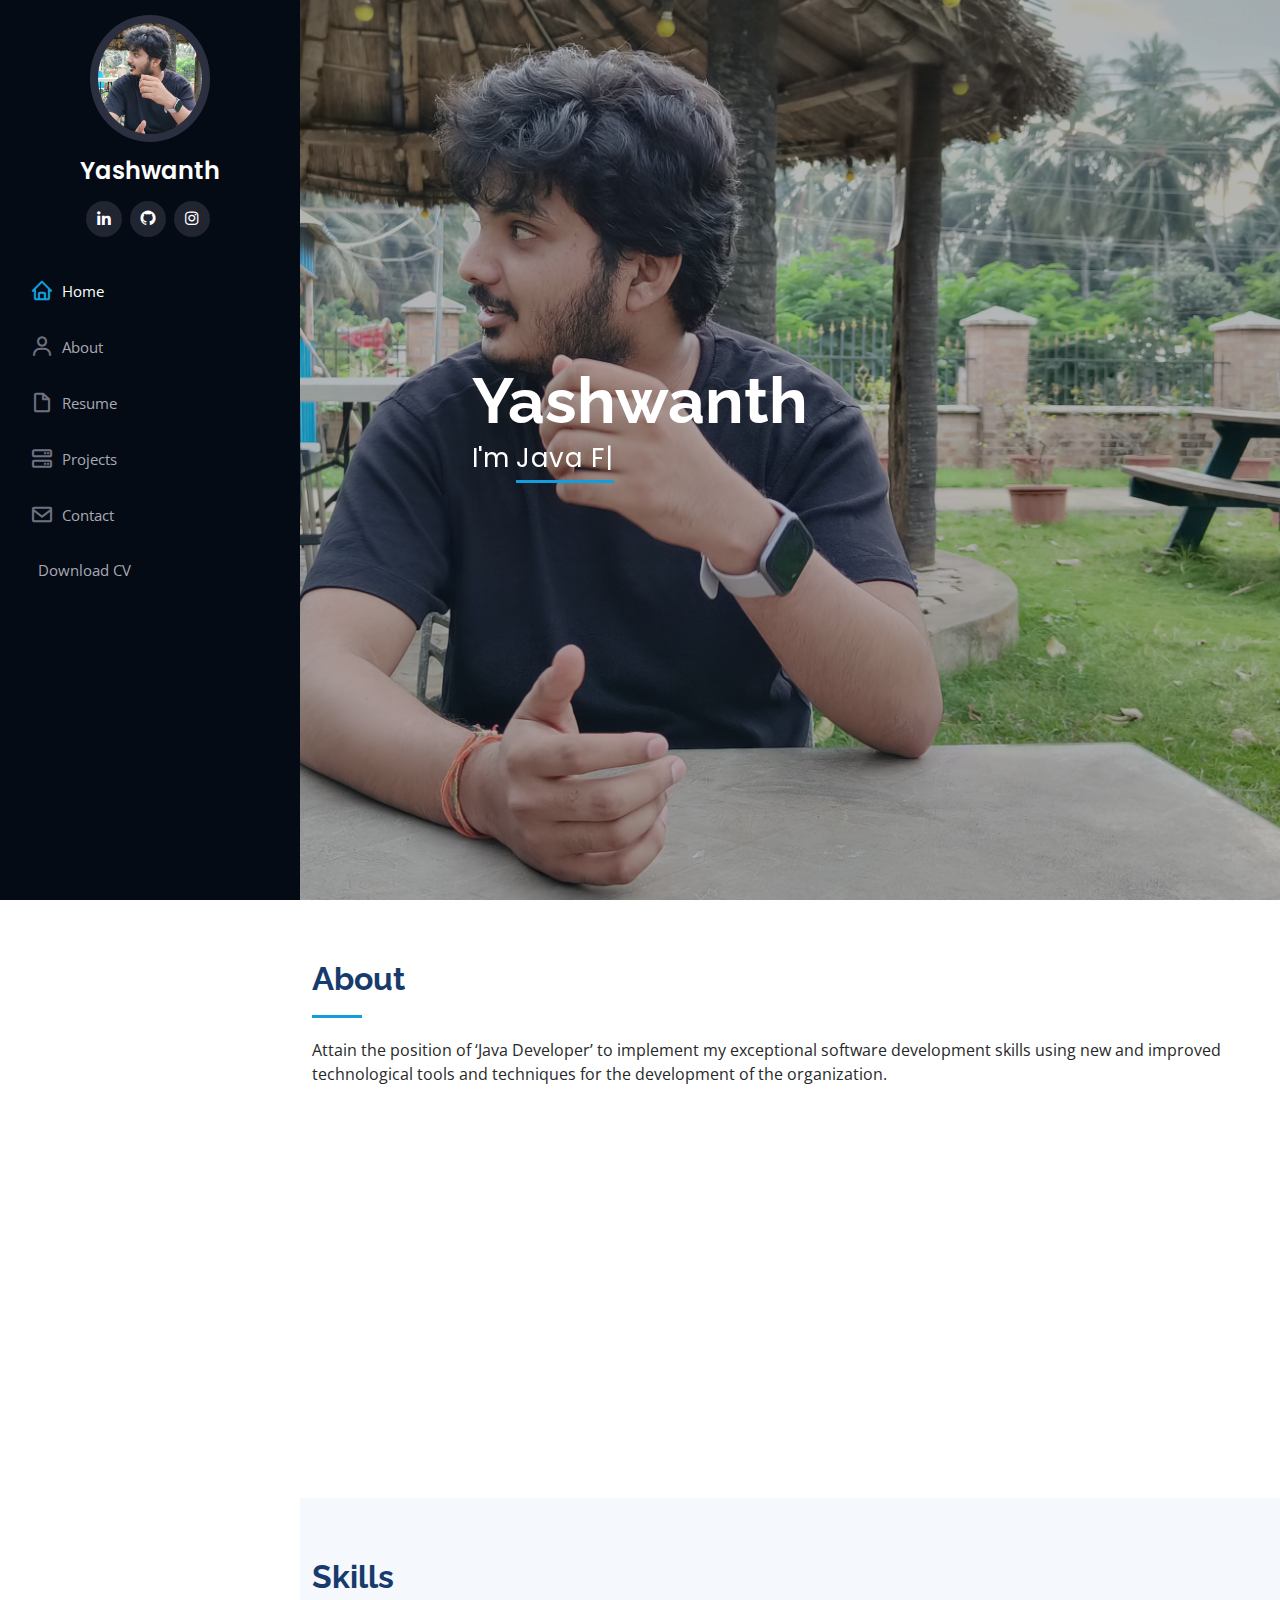
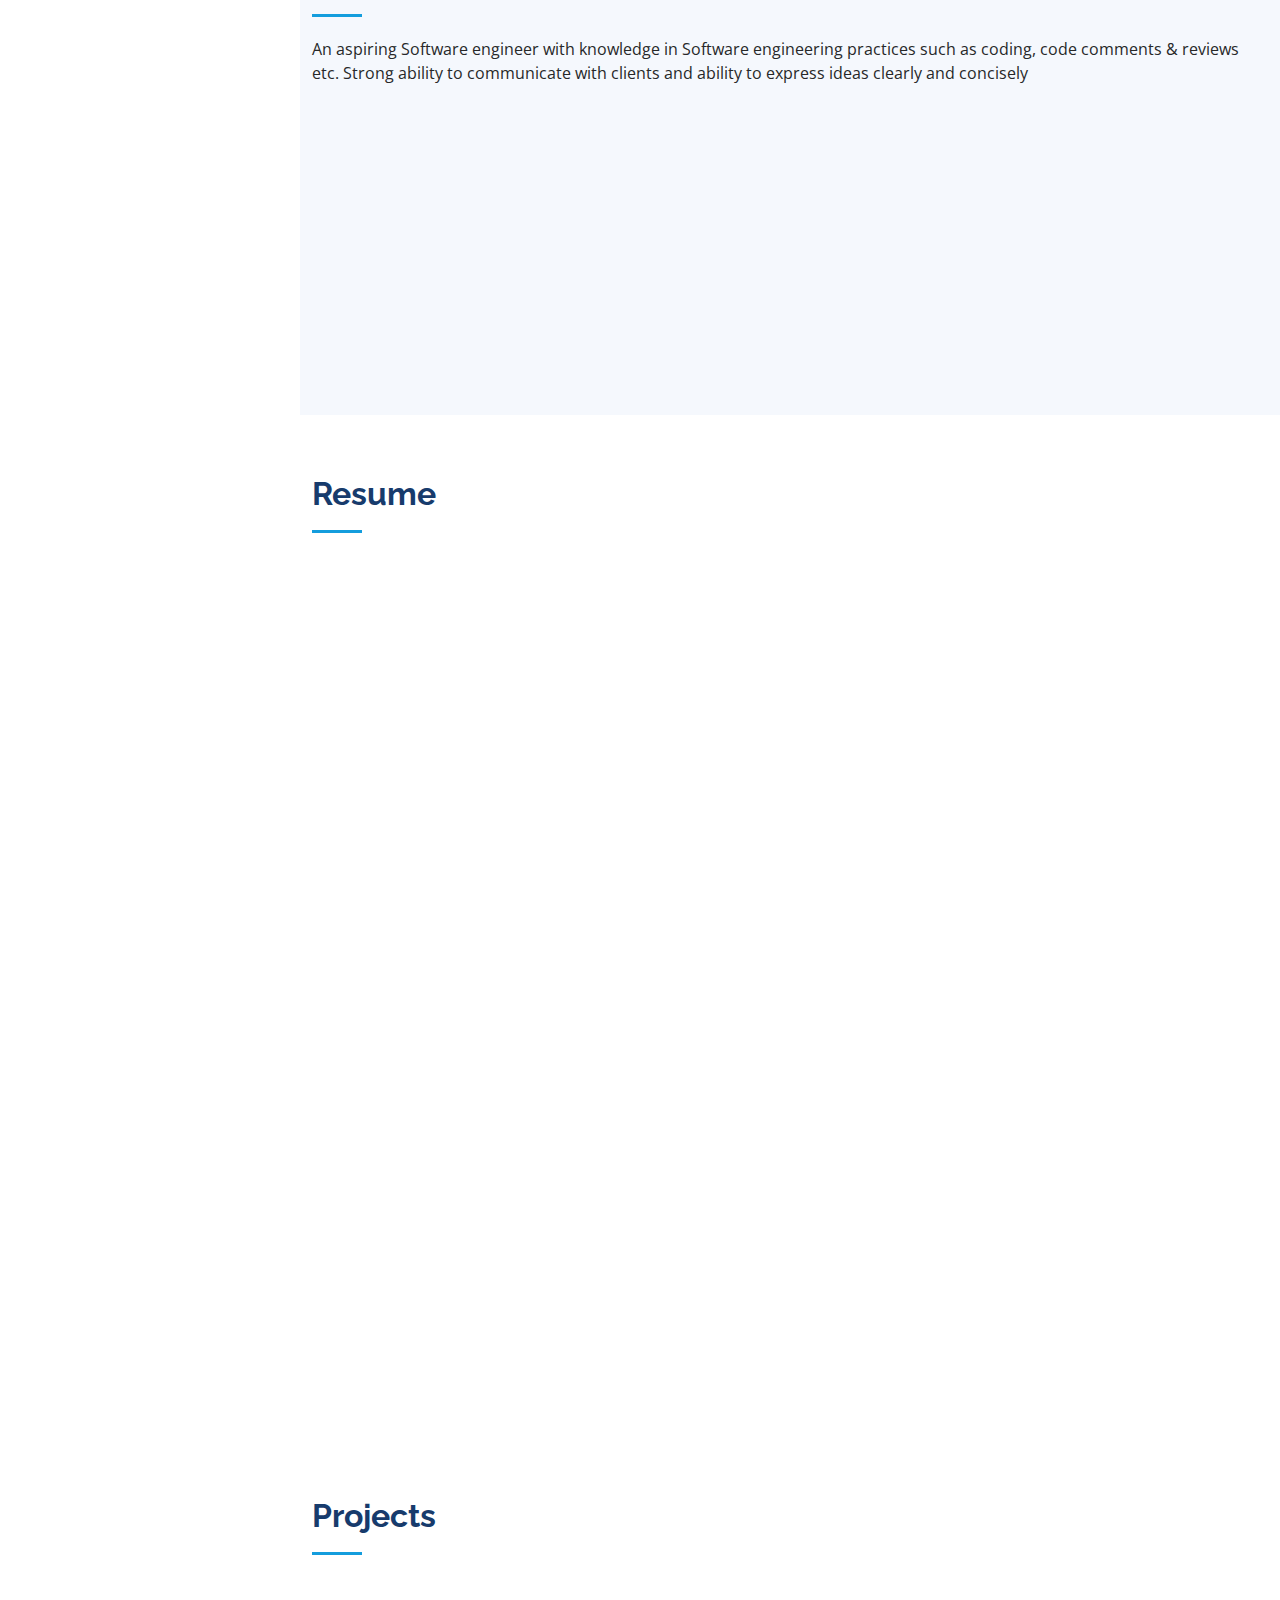
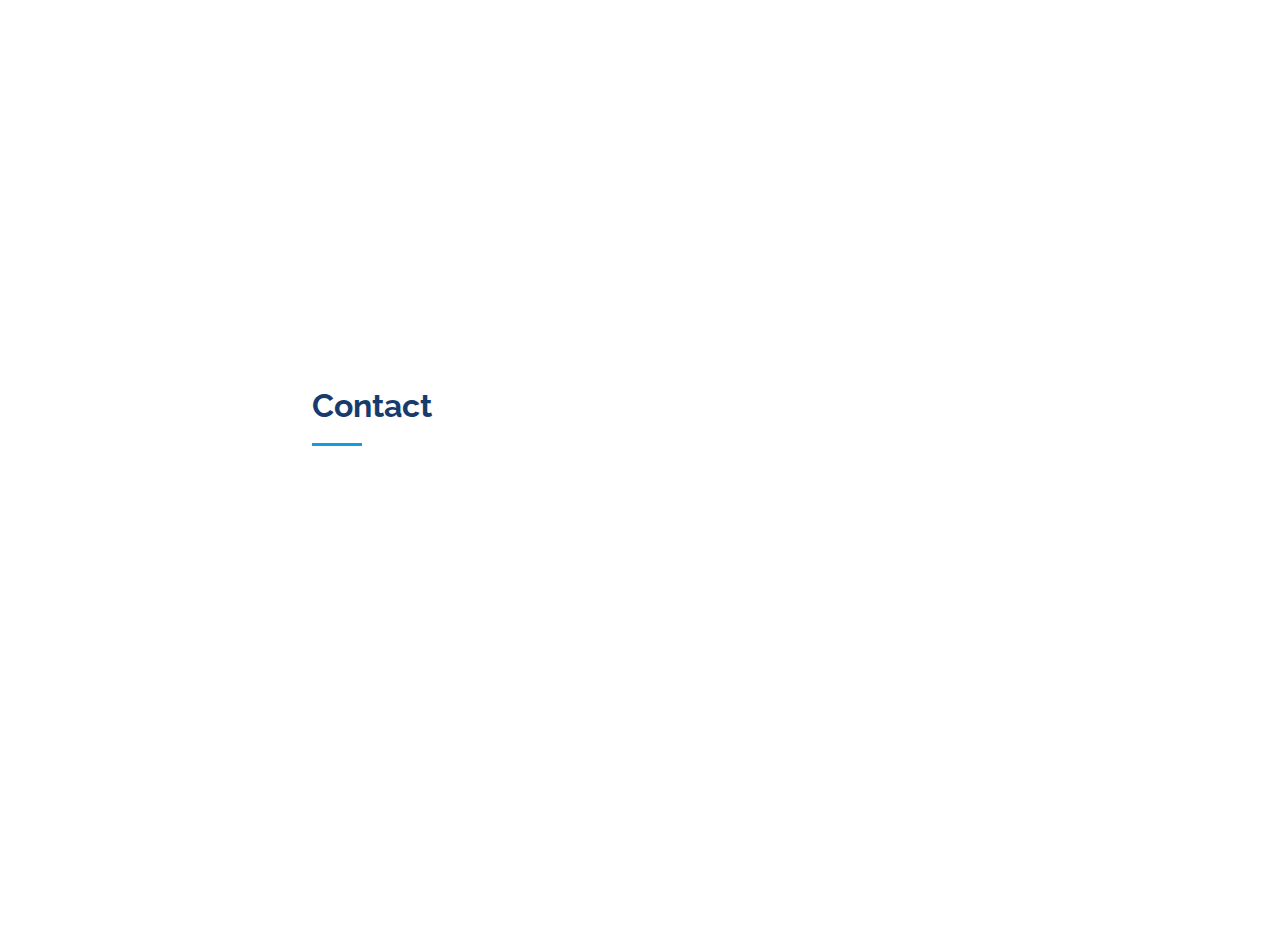
==== commit c316ae31: "Update index.html" ====
--- a/index.html
+++ b/index.html
@@ -45,7 +45,7 @@
         <div class="social-links mt-3 text-center">
           <!-- <a href="#" class="twitter"><i class="bx bxl-twitter"></i></a>
           <a href="#" class="facebook"><i class="bx bxl-facebook"></i></a> -->
-          <a href="www.linkedin.com/in/yaswanth-vinay-pedapatnam-3a7b09206" class="linkedin"><i class="bx bxl-linkedin"></i></a>
+          <a href="https://www.linkedin.com/in/yaswanth-vinay-pedapatnam-3a7b09206/" class="linkedin"><i class="bx bxl-linkedin"></i></a>
           <a href="https://github.com/YaswanthVinay" class="github"><i class="bx bxl-github"></i></a>
           <!-- <a href="#" class="instagram"><i class="bx bxl-instagram"></i></a> -->
           <a href="https://www.instagram.com/yashwanth_.7/?hl=en" class="instagram"><i class="bx bxl-instagram"></i></a>
@@ -61,6 +61,7 @@
           <!-- <li><a href="#portfolio" class="nav-link scrollto"><i class="bx bx-book-content"></i> <span>Portfolio</span></a></li> -->
           <li><a href="#services" class="nav-link scrollto"><i class="bx bx-server"></i> <span>Projects</span></a></li>
           <li><a href="#contact" class="nav-link scrollto"><i class="bx bx-envelope"></i> <span>Contact</span></a></li>
+          <li><a href="assets/img/2488154_Pedapatnam vinay.docx" ><i class="fa fa-download"></i> <span>Download CV</span></a></li>
         </ul>
       </nav><!-- .nav-menu -->
     </div>
@@ -682,4 +683,4 @@
 
 </body>
 
-</html>+</html>
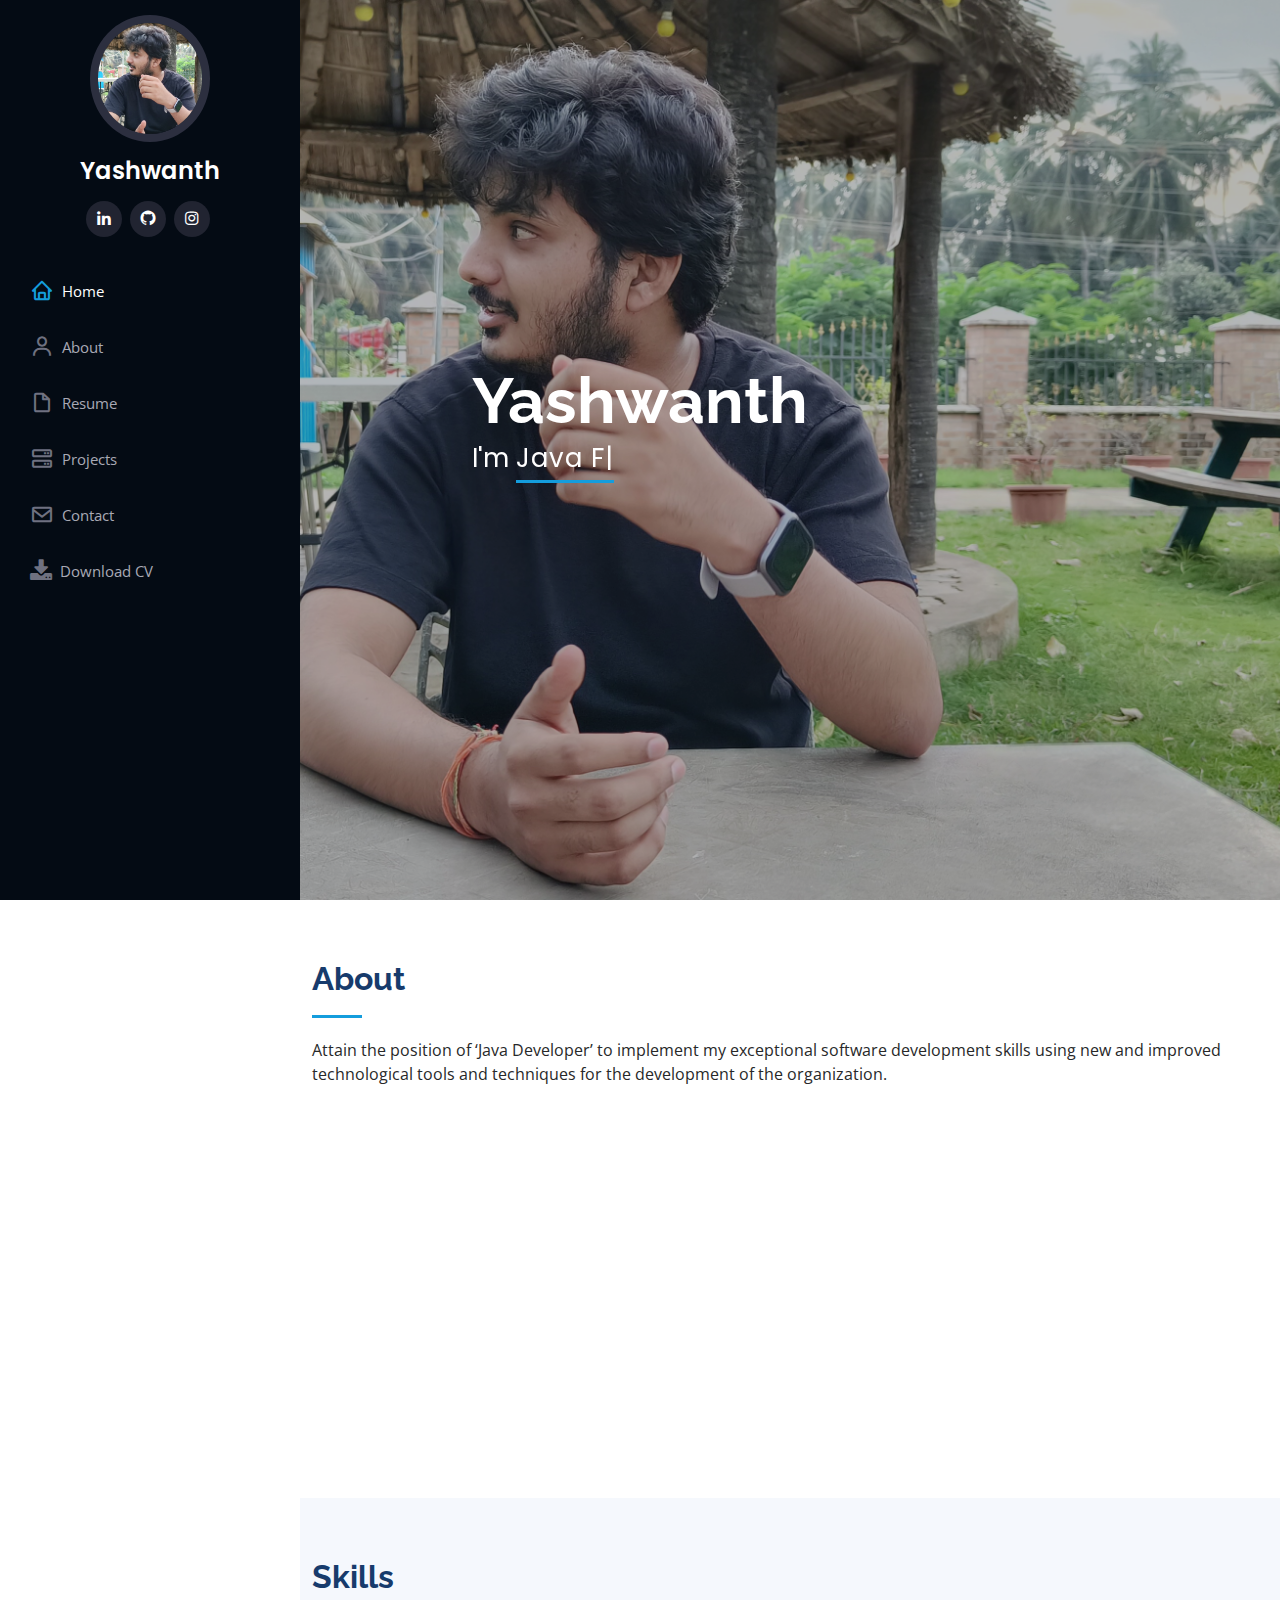
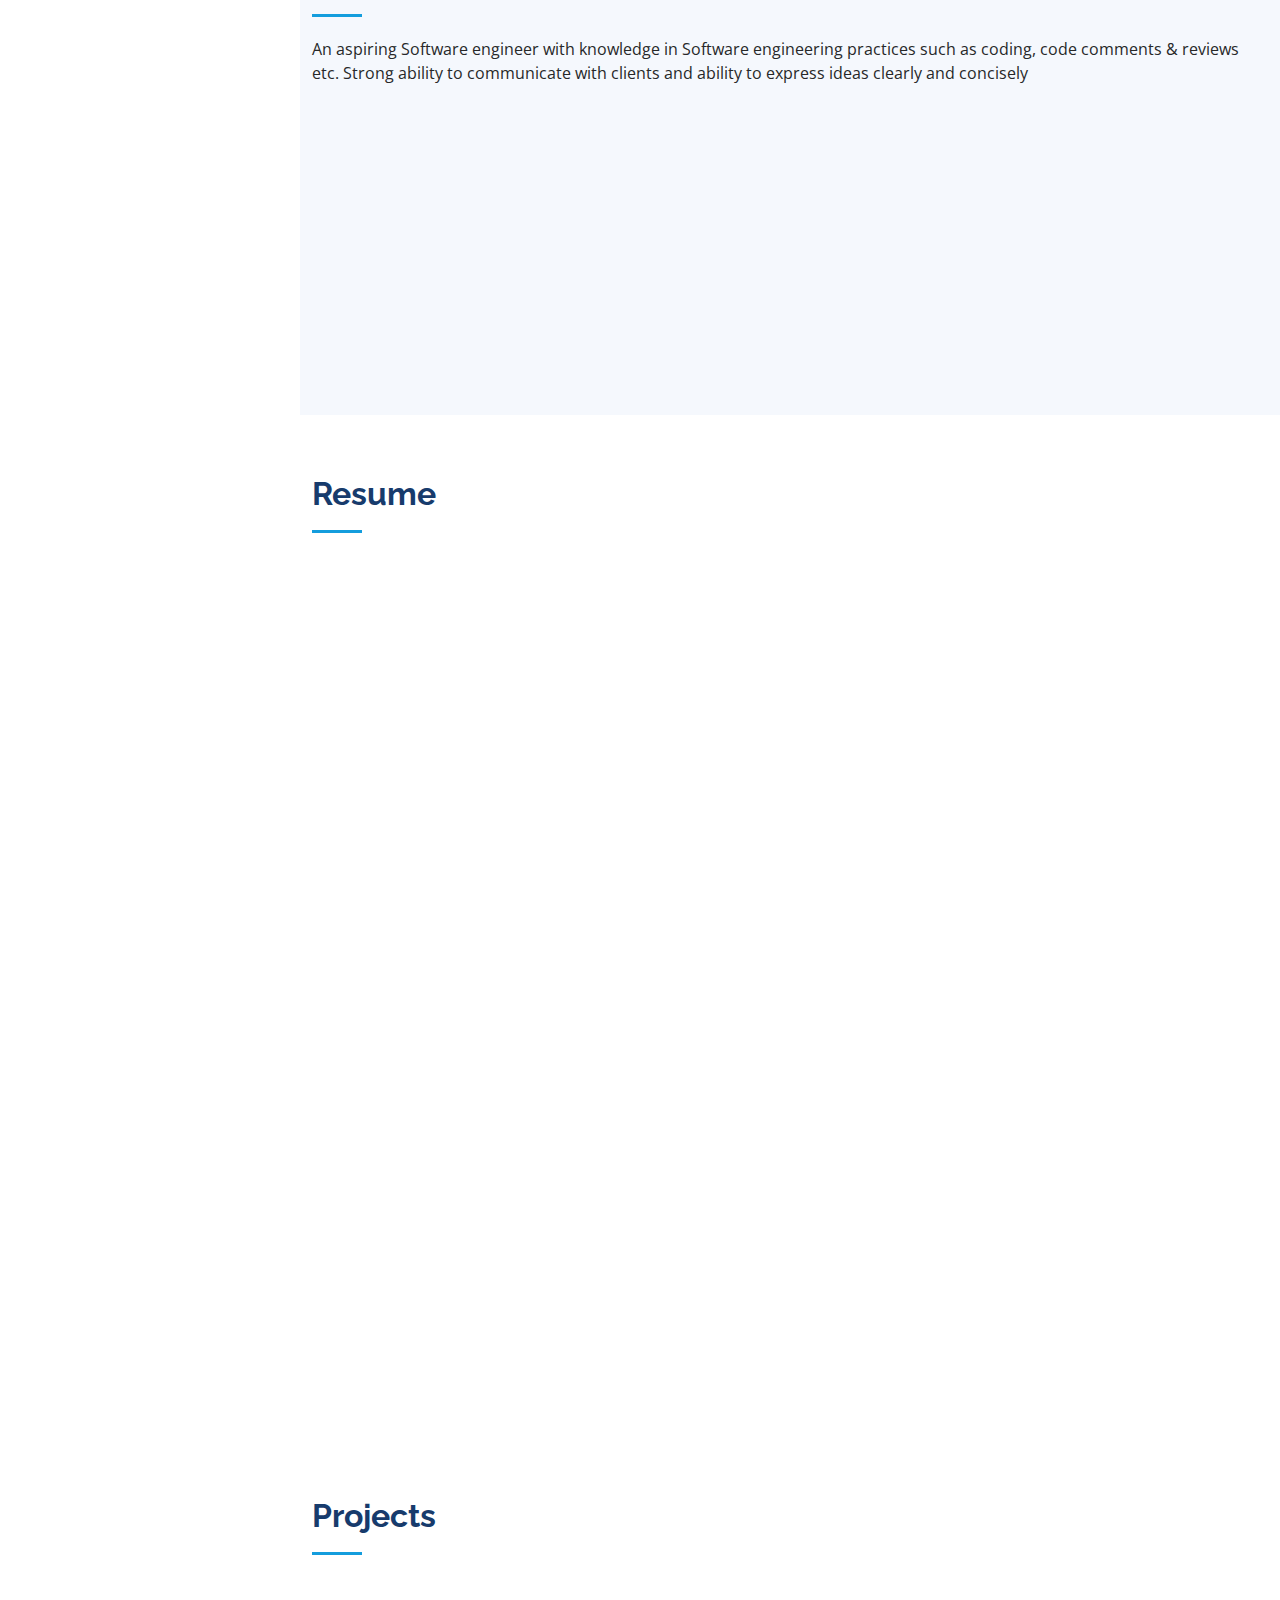
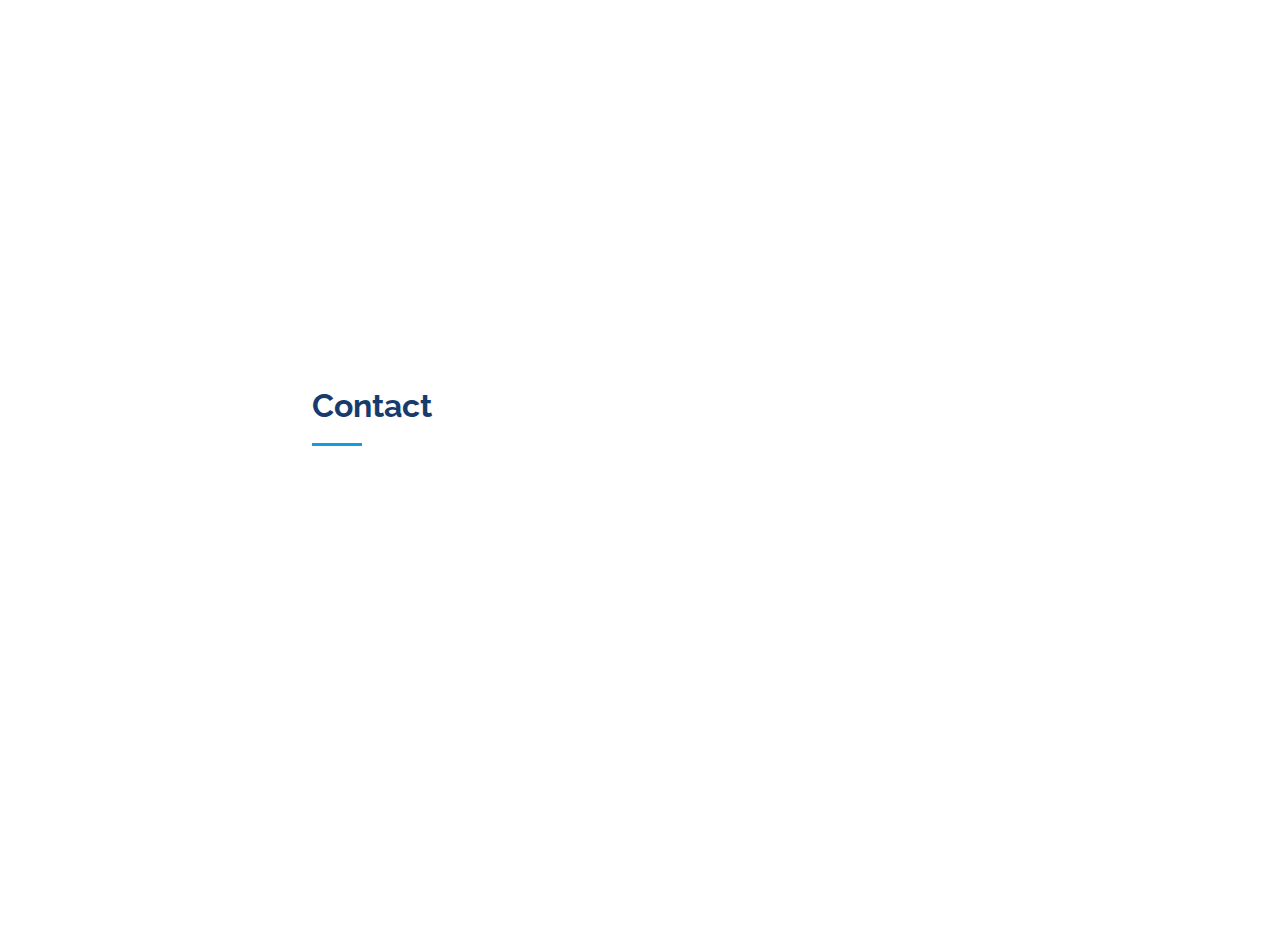
==== commit cef165e5: "Update index.html" ====
--- a/index.html
+++ b/index.html
@@ -12,6 +12,7 @@
   <!-- Favicons -->
   <link href="assets/img/favicon.png" rel="icon">
   <link href="assets/img/apple-touch-icon.png" rel="apple-touch-icon">
+  <link rel="stylesheet" href="https://cdnjs.cloudflare.com/ajax/libs/font-awesome/4.7.0/css/font-awesome.min.css">
 
   <!-- Google Fonts -->
   <link href="https://fonts.googleapis.com/css?family=Open+Sans:300,300i,400,400i,600,600i,700,700i|Raleway:300,300i,400,400i,500,500i,600,600i,700,700i|Poppins:300,300i,400,400i,500,500i,600,600i,700,700i" rel="stylesheet">
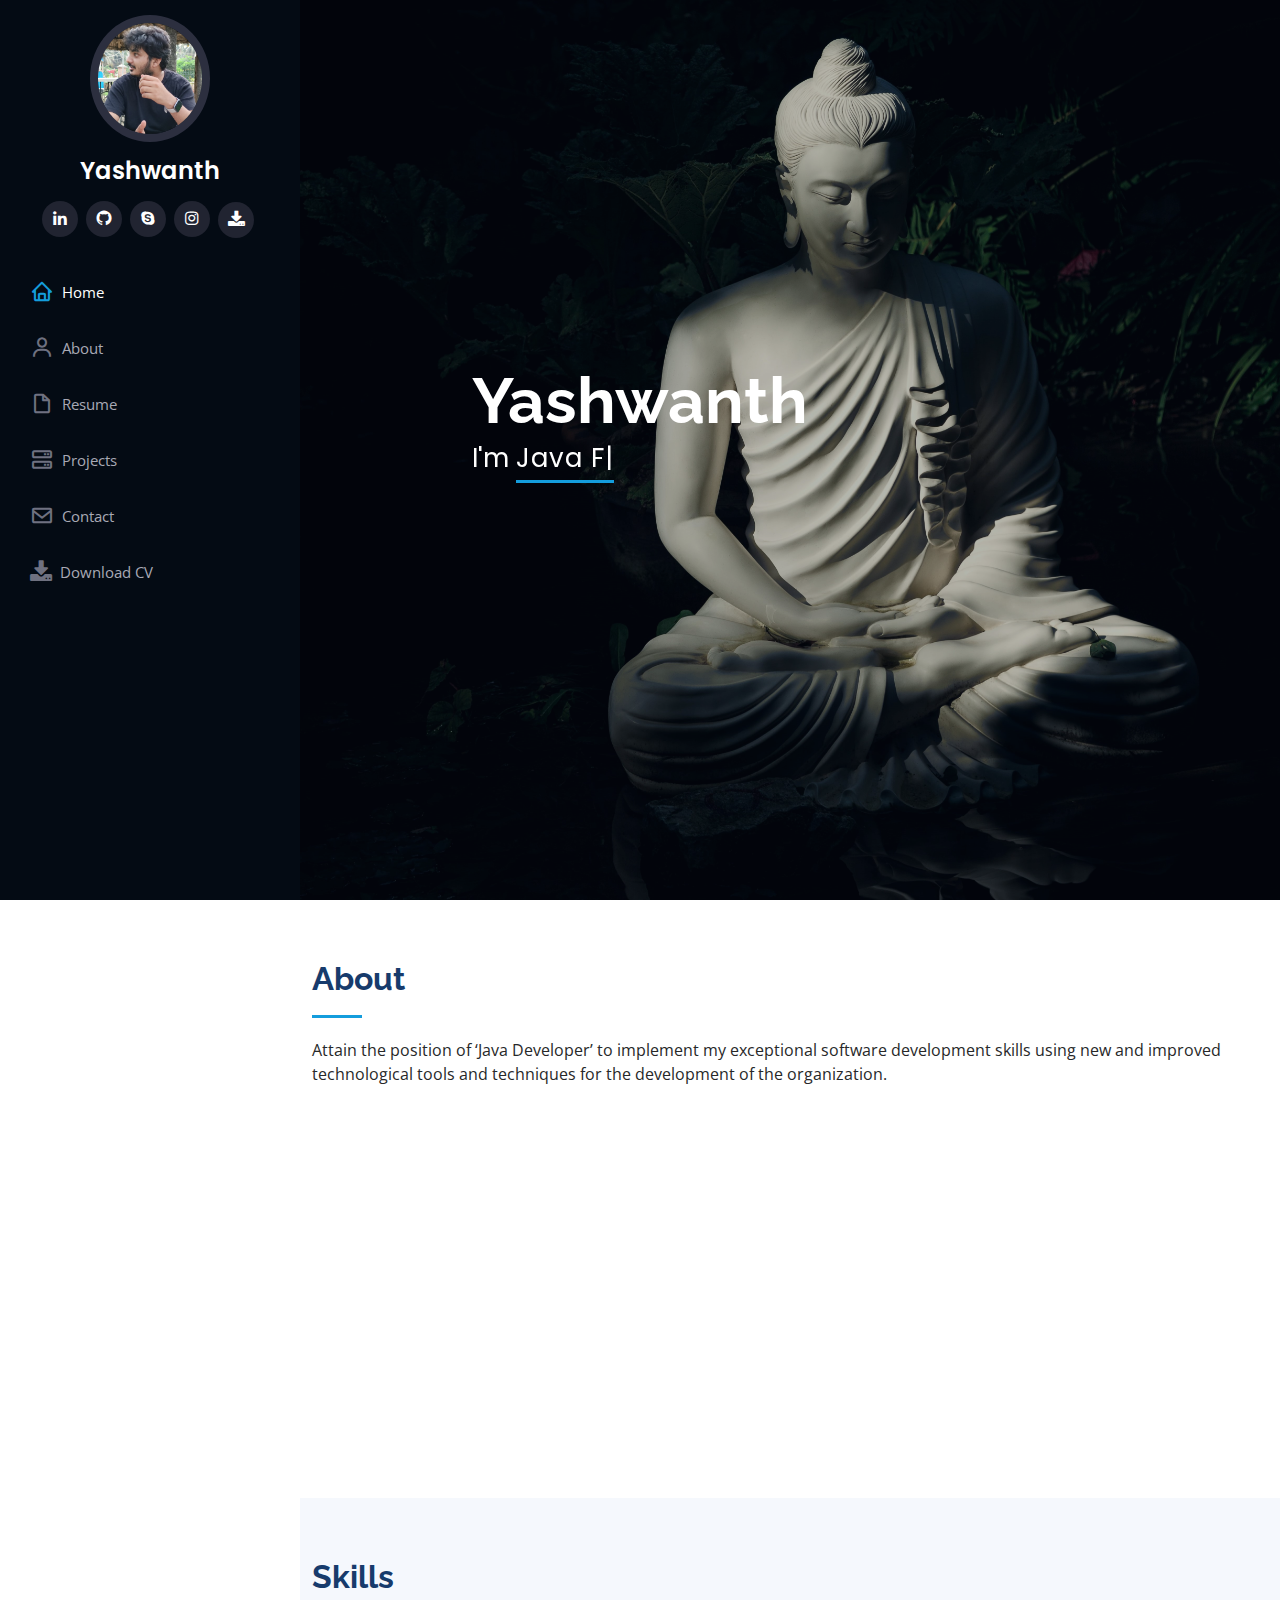
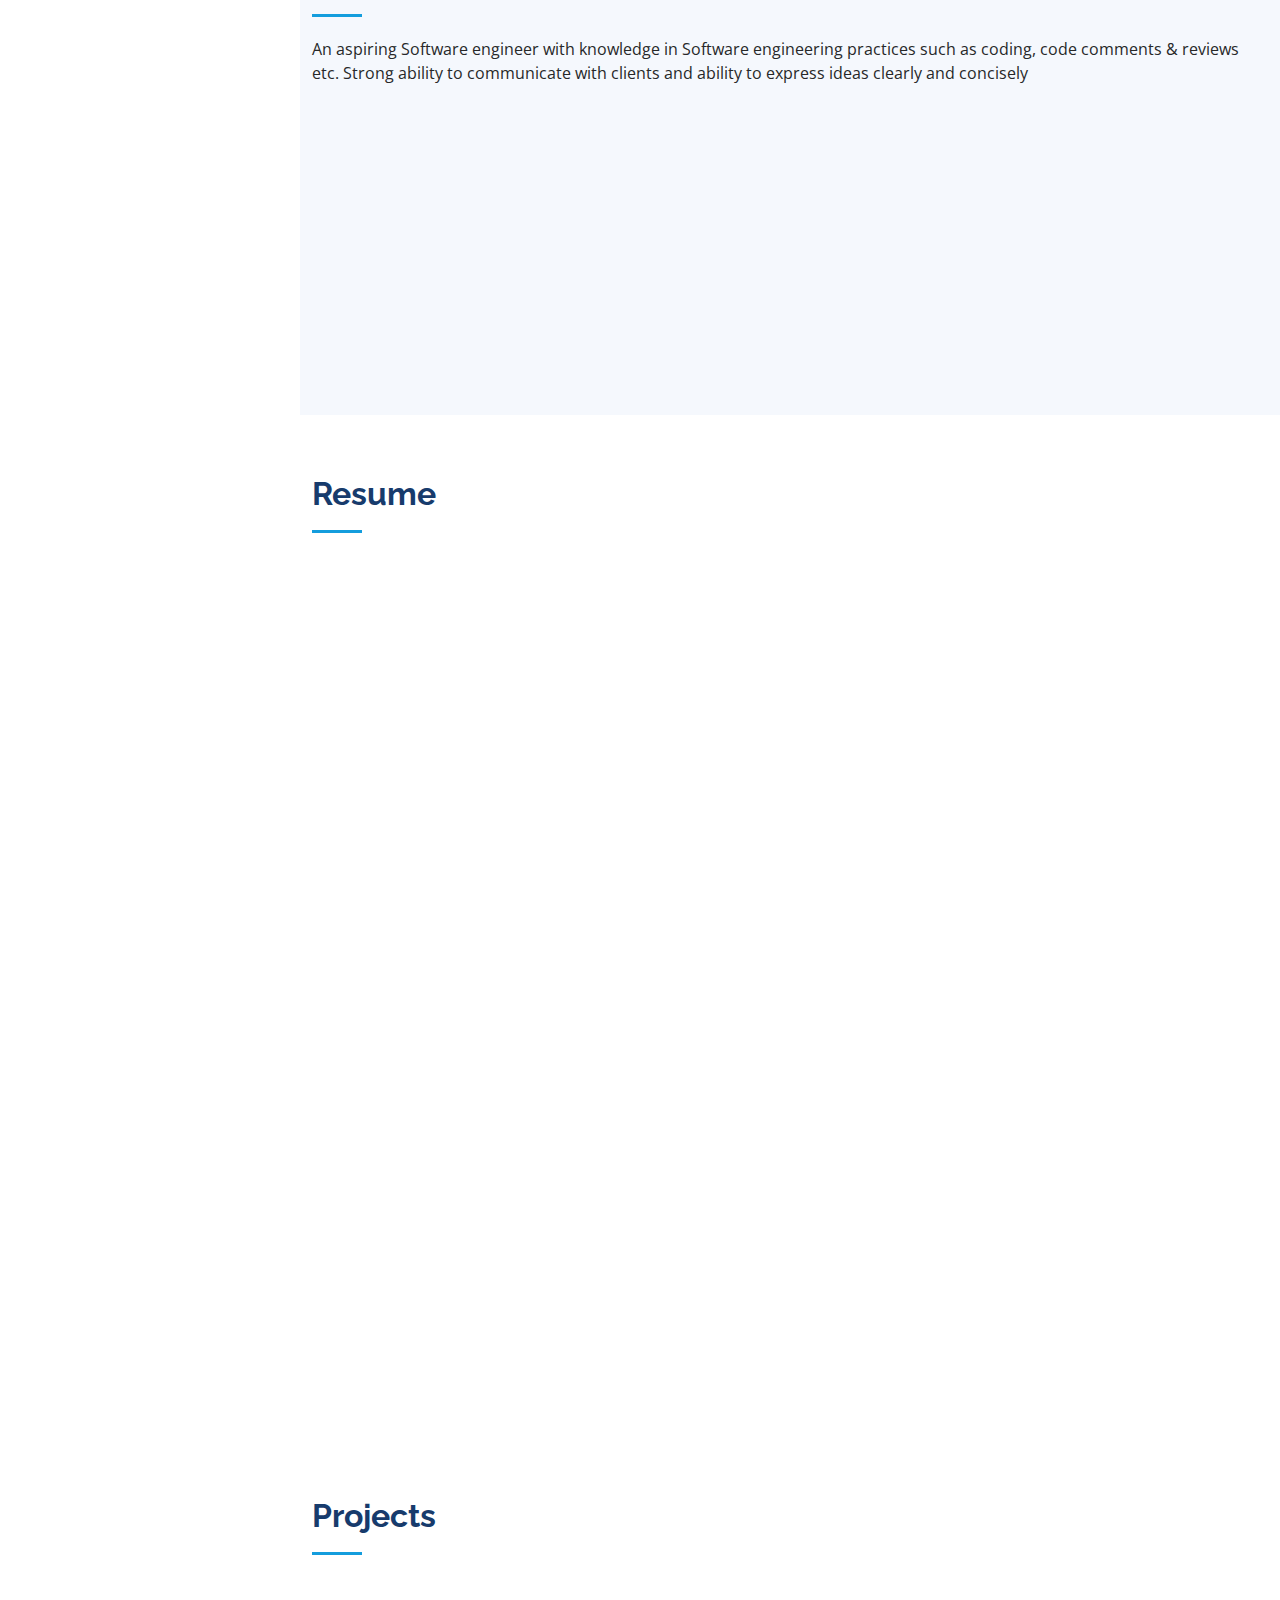
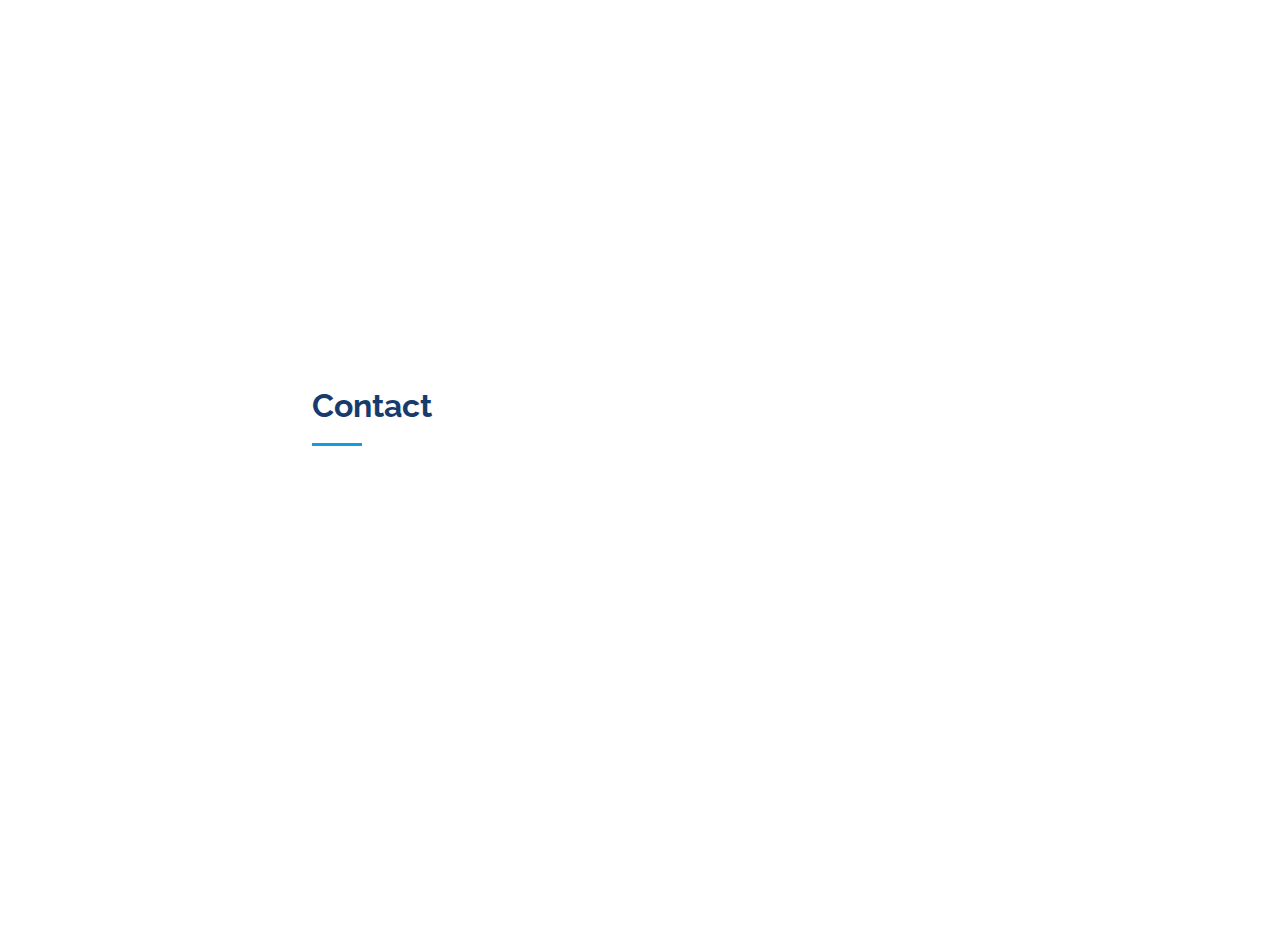
==== commit 349231fc: "Update index.html" ====
--- a/index.html
+++ b/index.html
@@ -40,17 +40,15 @@
   <header id="header">
     <div class="d-flex flex-column">
 
-      <div class="profile">
+        <div class="profile">
         <img src="assets/img/profile-img - Copy.jpg" alt="" class="img-fluid rounded-circle">
         <h1 class="text-light"><a href="index.html">Yashwanth</a></h1>
         <div class="social-links mt-3 text-center">
-          <!-- <a href="#" class="twitter"><i class="bx bxl-twitter"></i></a>
-          <a href="#" class="facebook"><i class="bx bxl-facebook"></i></a> -->
-          <a href="https://www.linkedin.com/in/yaswanth-vinay-pedapatnam-3a7b09206/" class="linkedin"><i class="bx bxl-linkedin"></i></a>
-          <a href="https://github.com/YaswanthVinay" class="github"><i class="bx bxl-github"></i></a>
-          <!-- <a href="#" class="instagram"><i class="bx bxl-instagram"></i></a> -->
-          <a href="https://www.instagram.com/yashwanth_.7/?hl=en" class="instagram"><i class="bx bxl-instagram"></i></a>
-          
+          <a href="https://www.linkedin.com/in/yaswanth-vinay-pedapatnam-3a7b09206/"  target="_blank" class="linkedin"><i class="bx bxl-linkedin"></i></a>
+          <a href="https://github.com/YaswanthVinay" target="_blank" class="github"><i class="bx bxl-github"></i></a>
+          <a href="https://join.skype.com/invite/tWsFLQfG179z" target="_blank" class="skype"><i class="bx bxl-skype"></i></a> 
+          <a href="https://www.instagram.com/yashwanth_.7/?hl=en" target="_blank" class="instagram"><i class="bx bxl-instagram"></i></a>
+          <a href="assets/img/2488154_Pedapatnam vinay.docx" target="_blank" ><i class="fa fa-download"></i> </a>        
         </div>
       </div>
 
